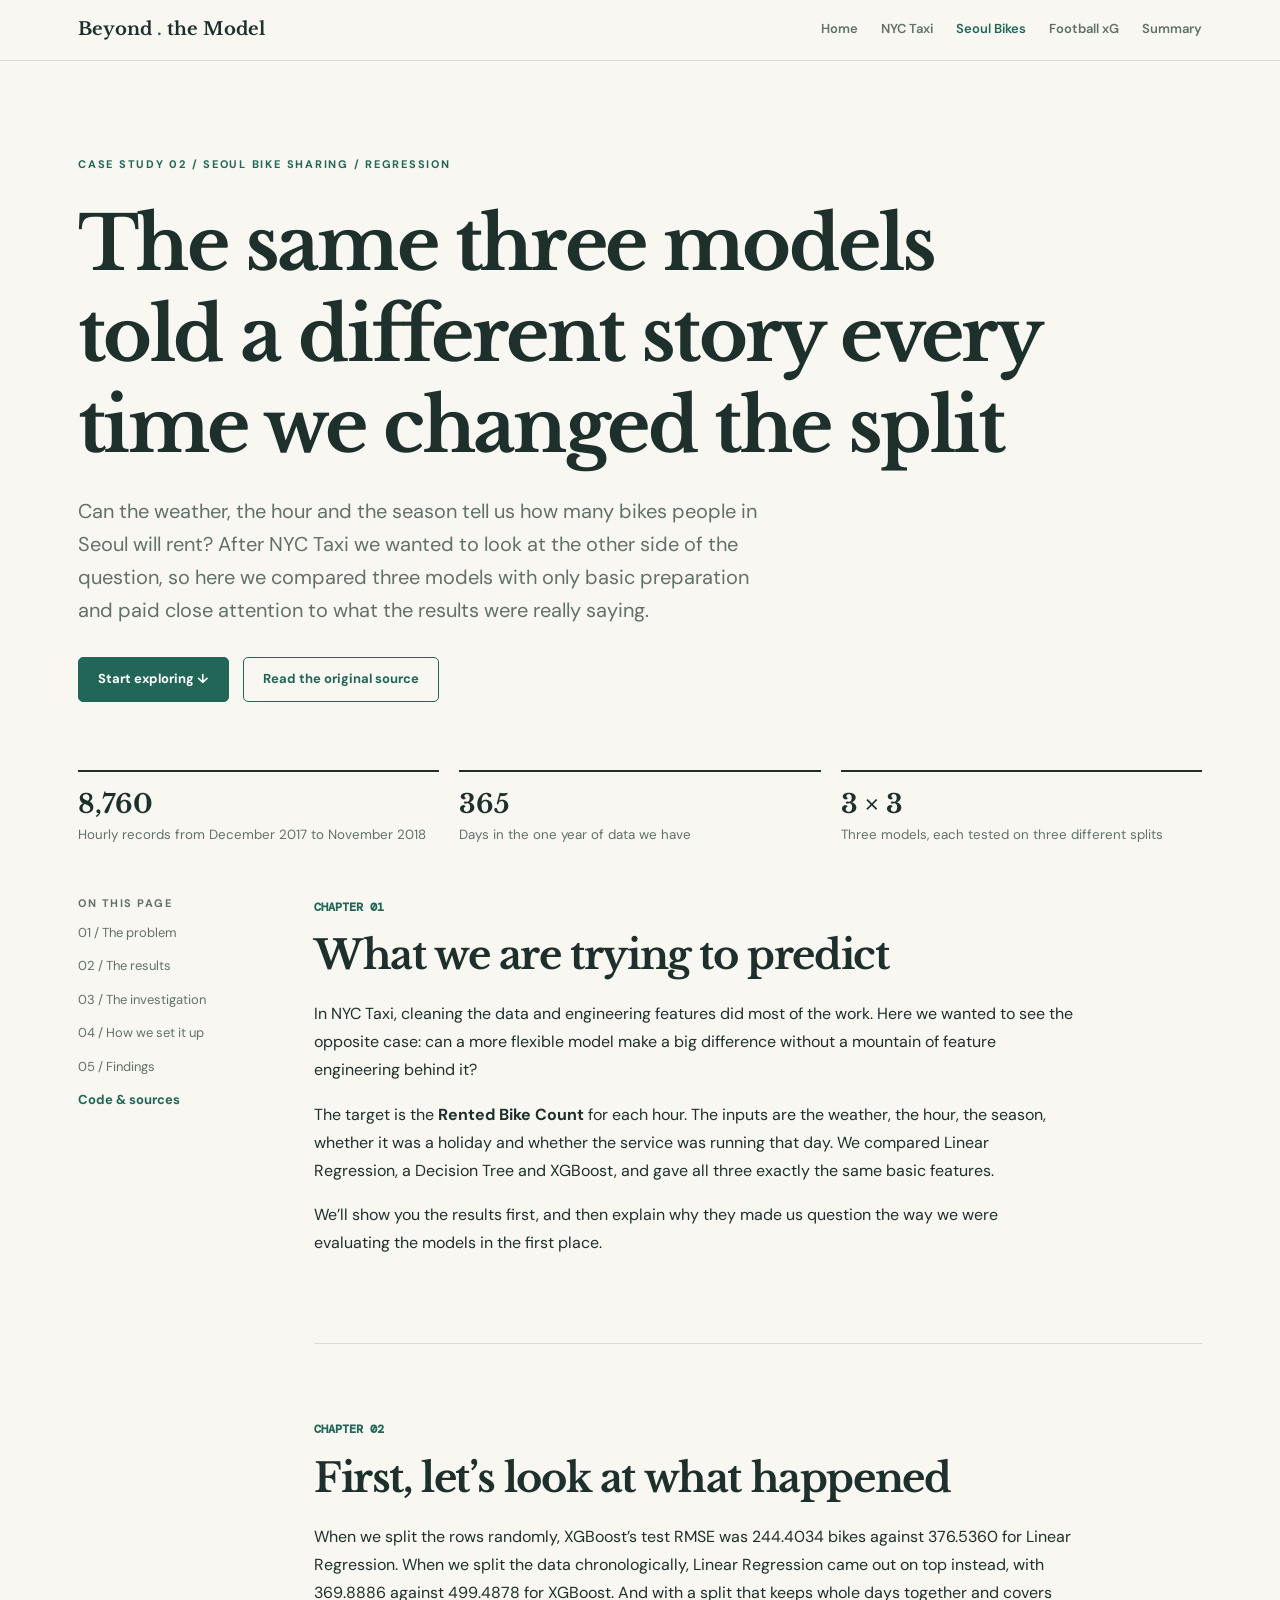
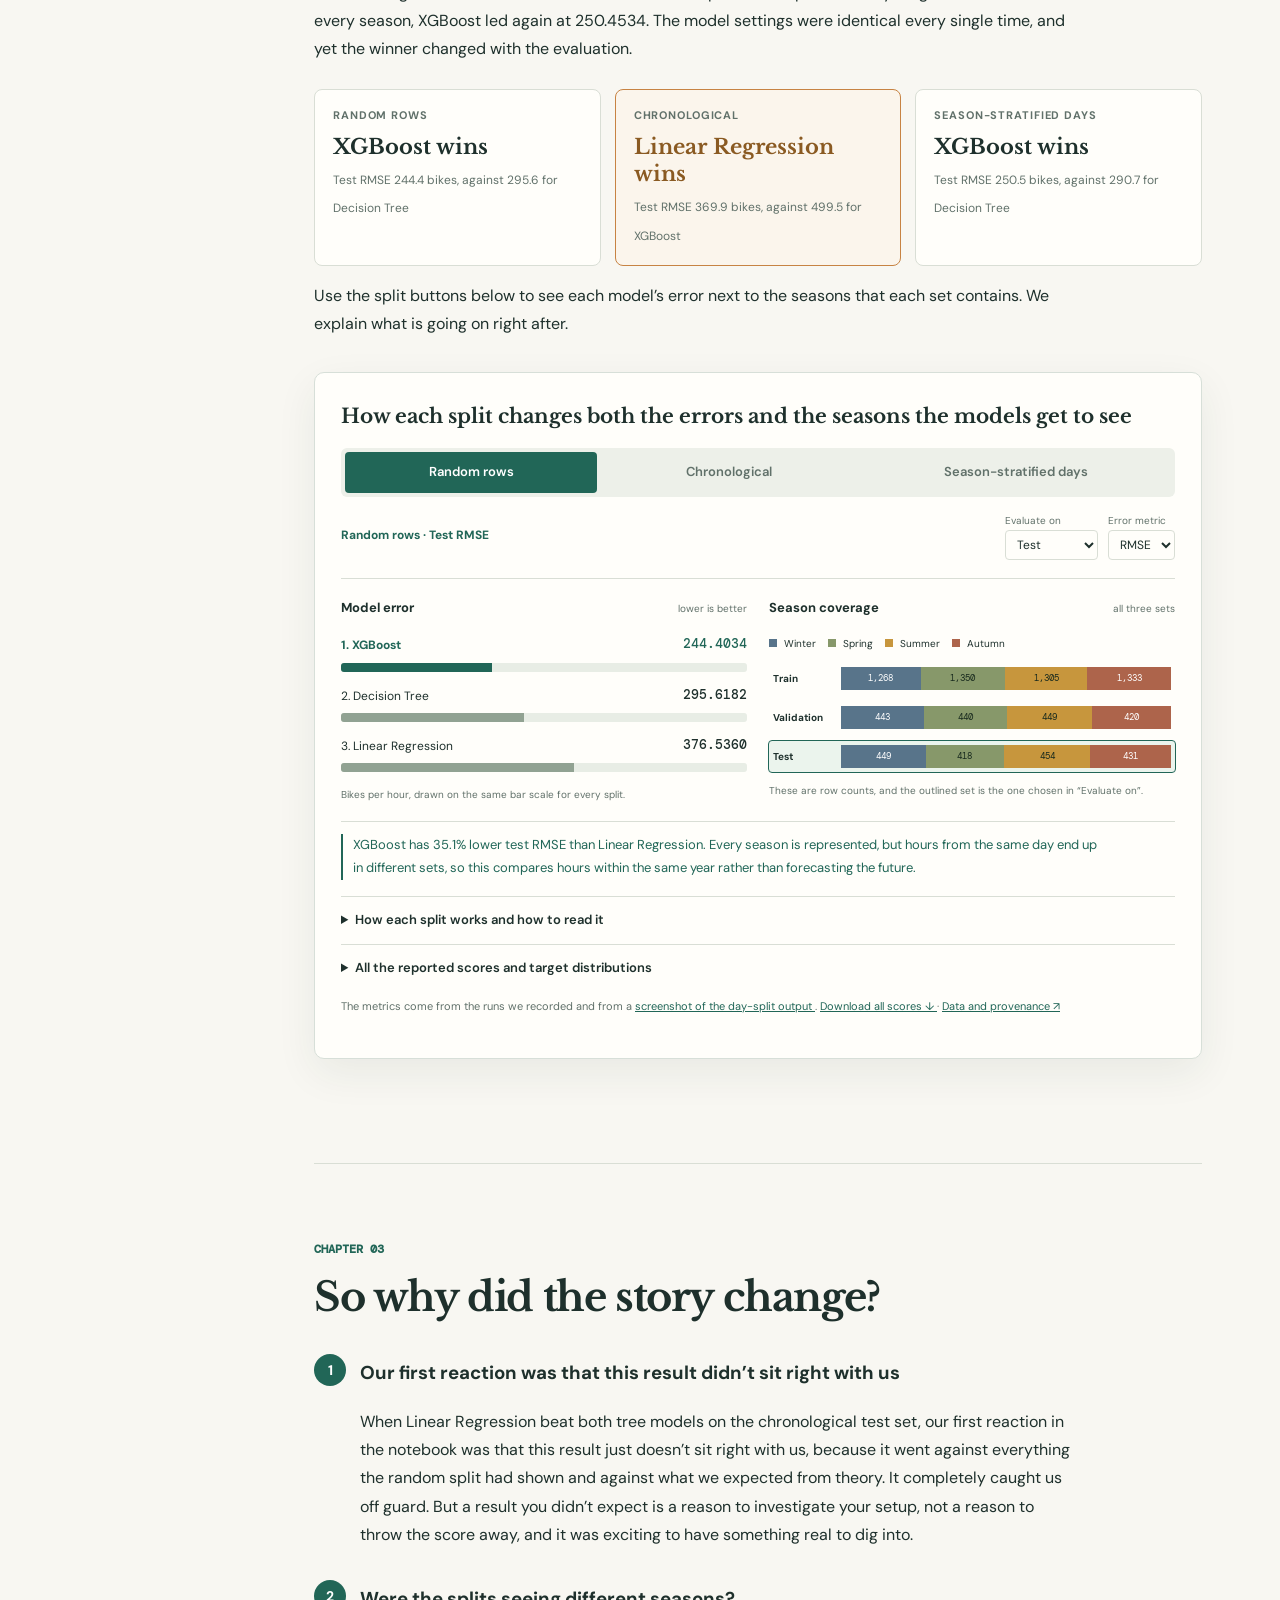
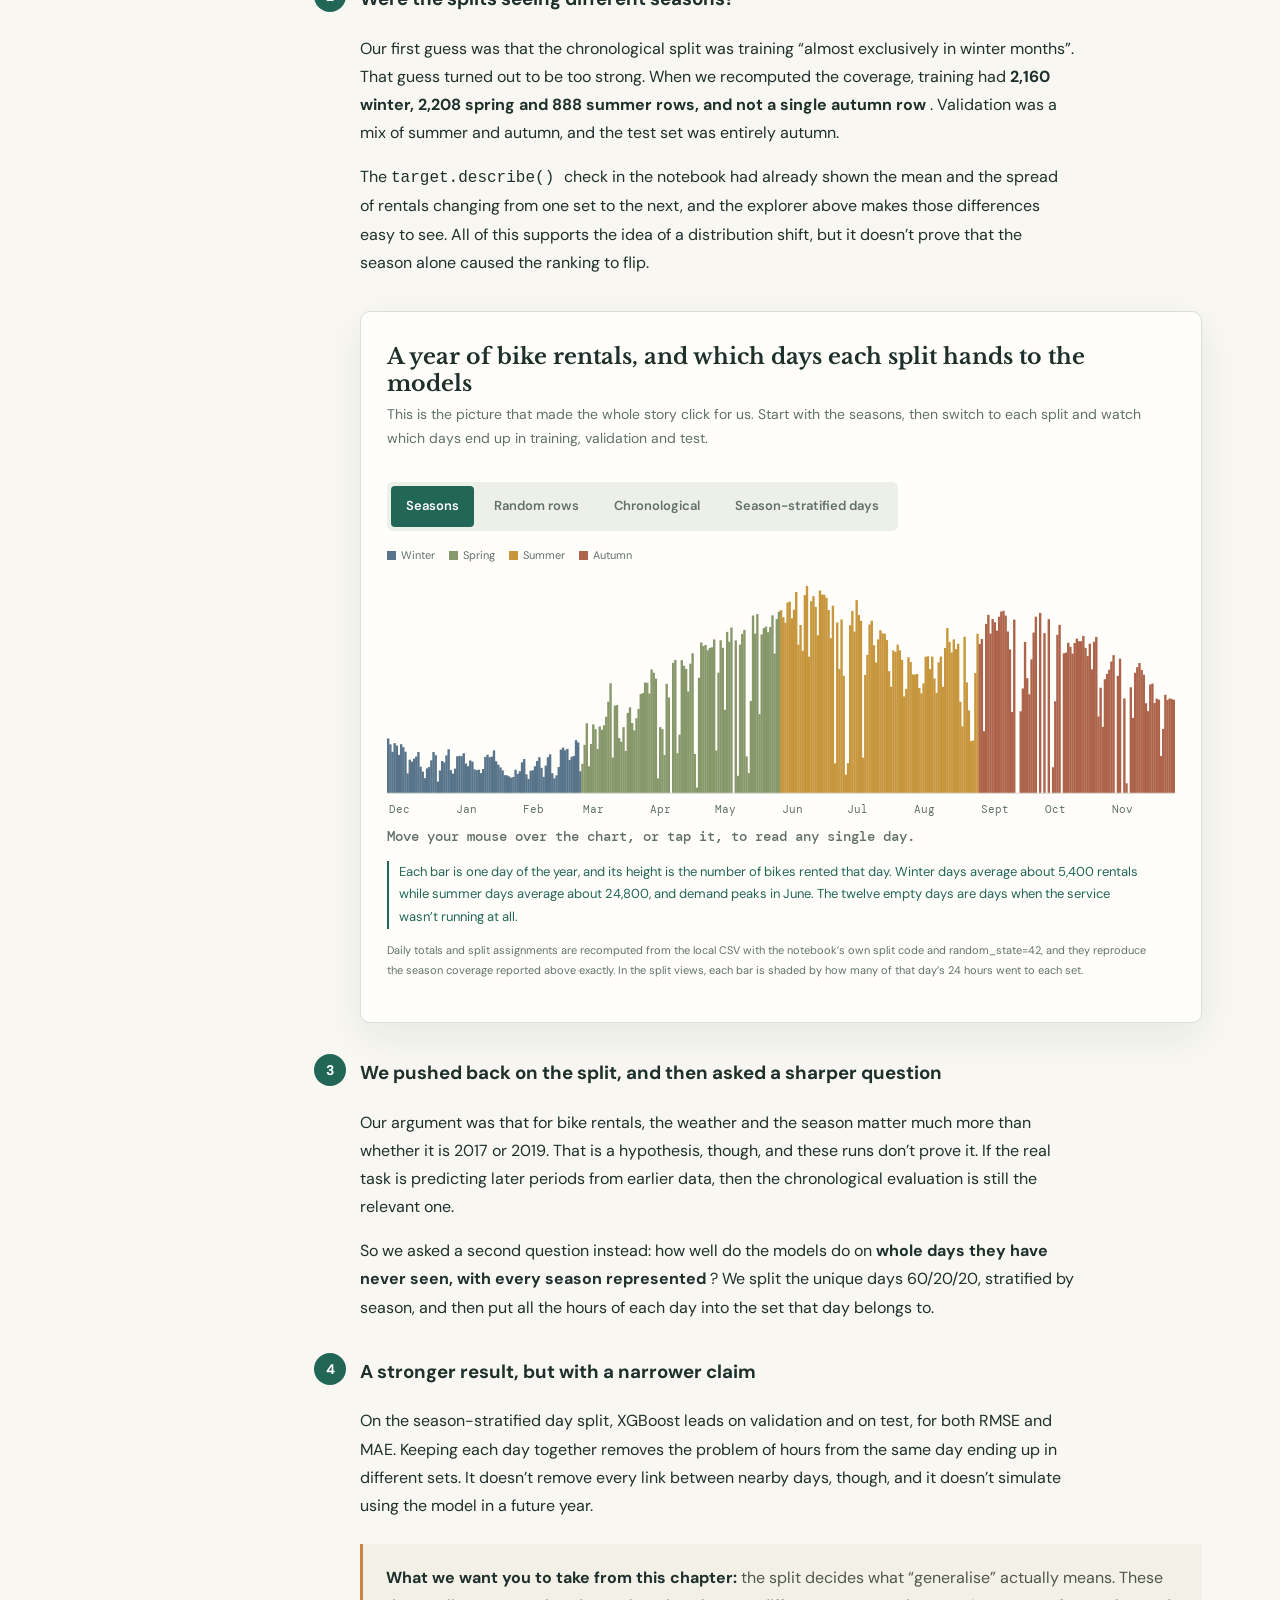
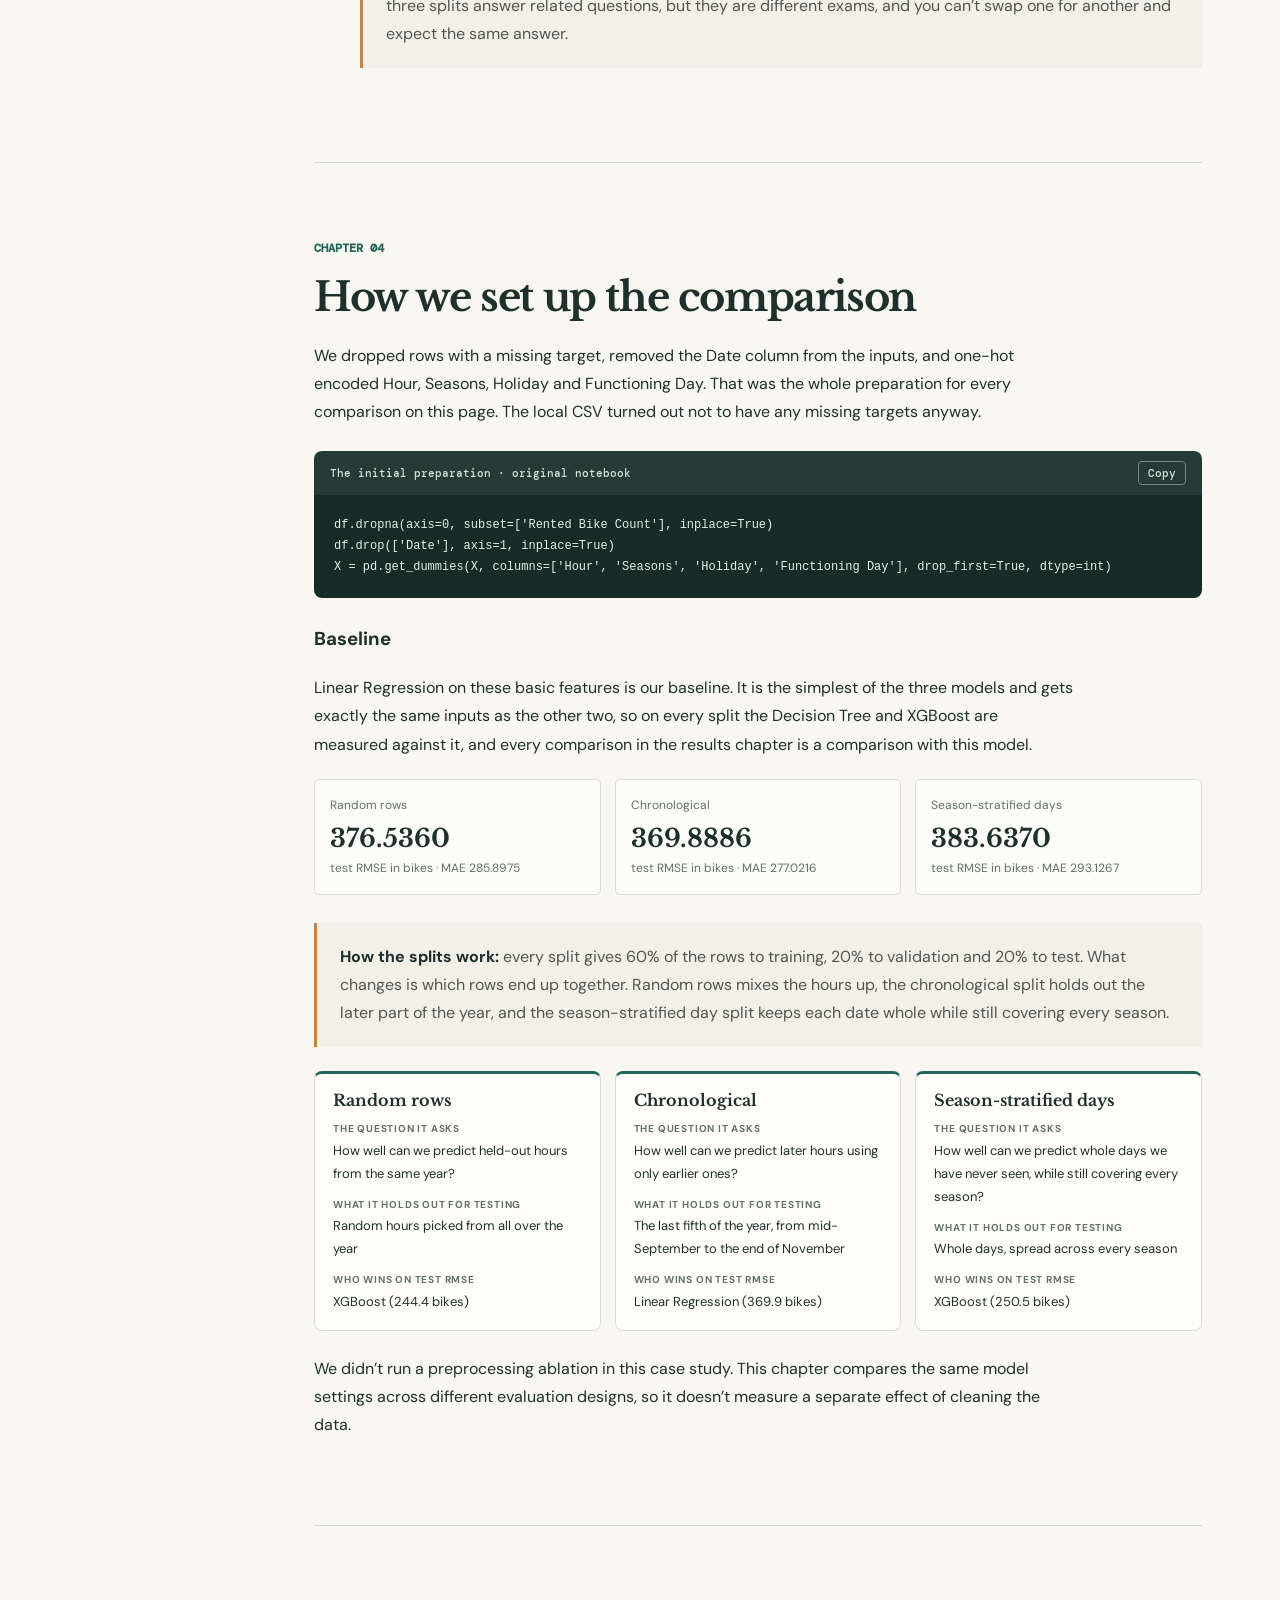
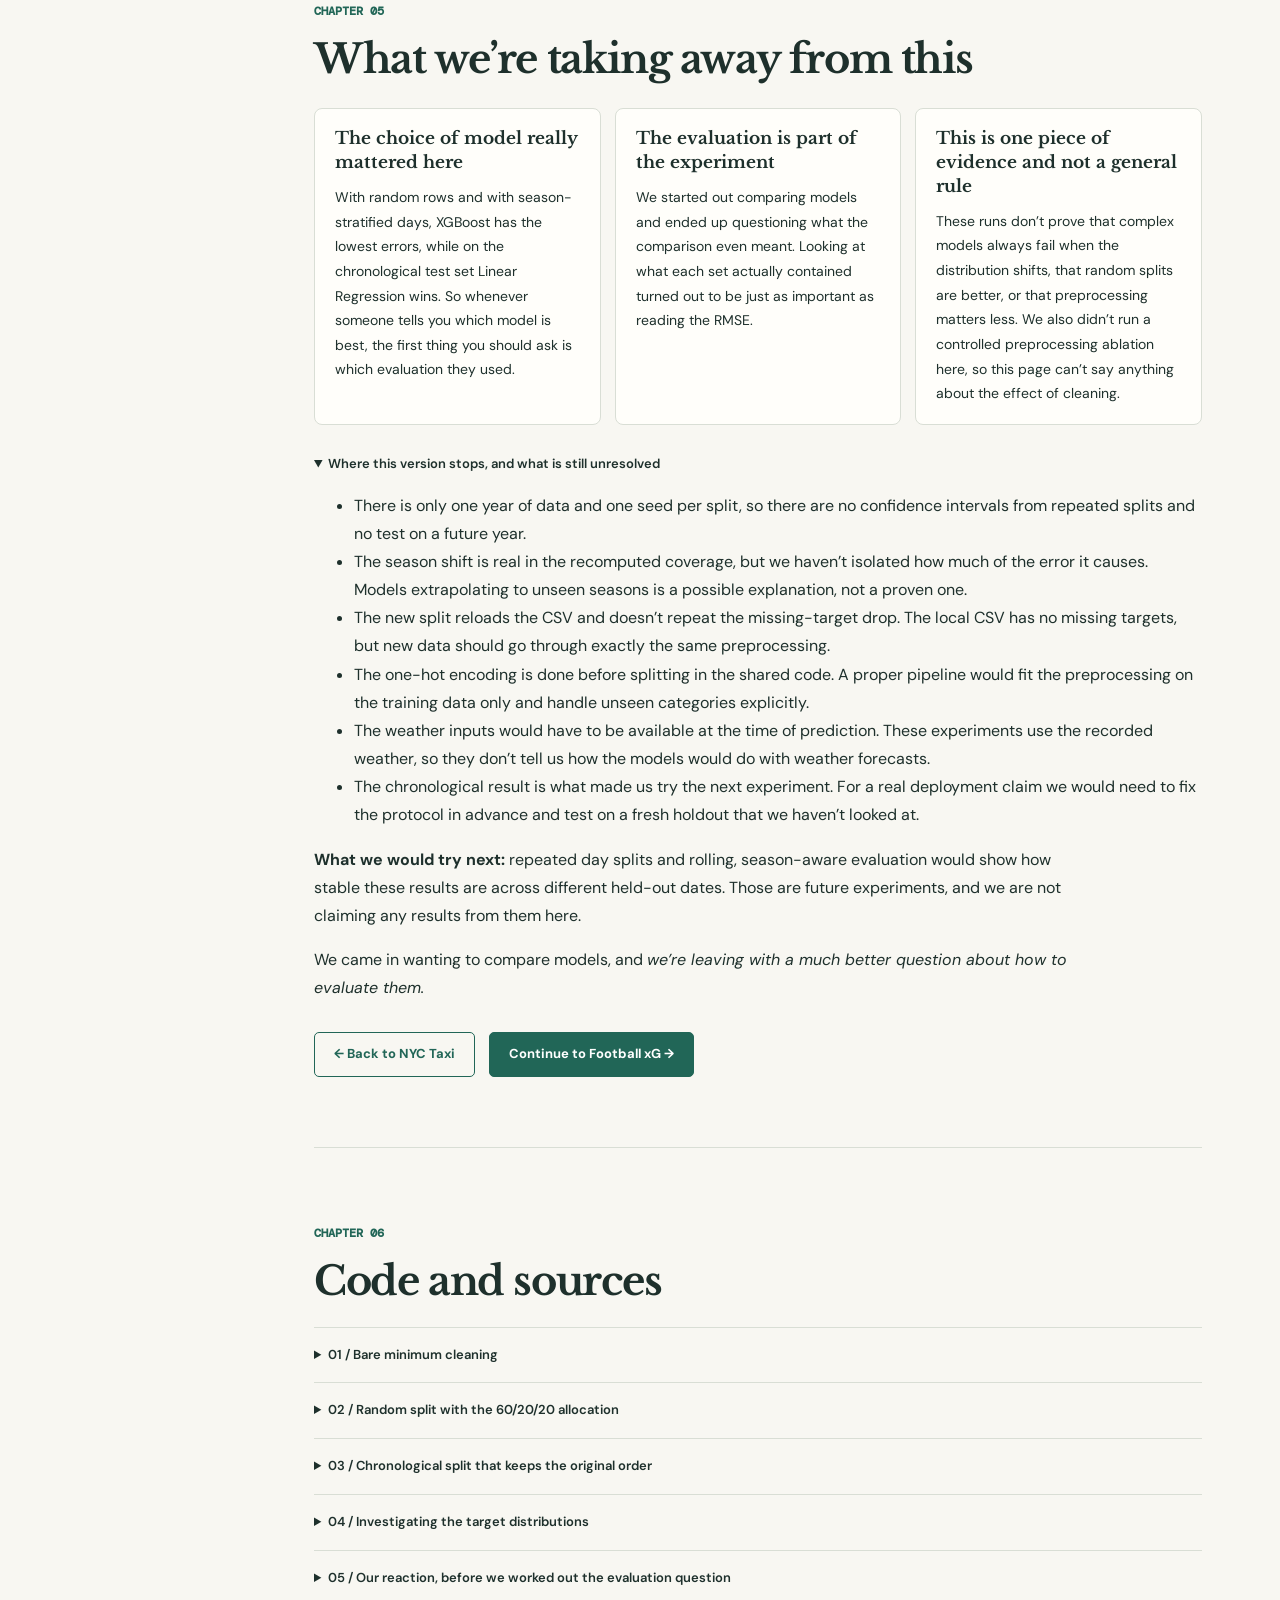
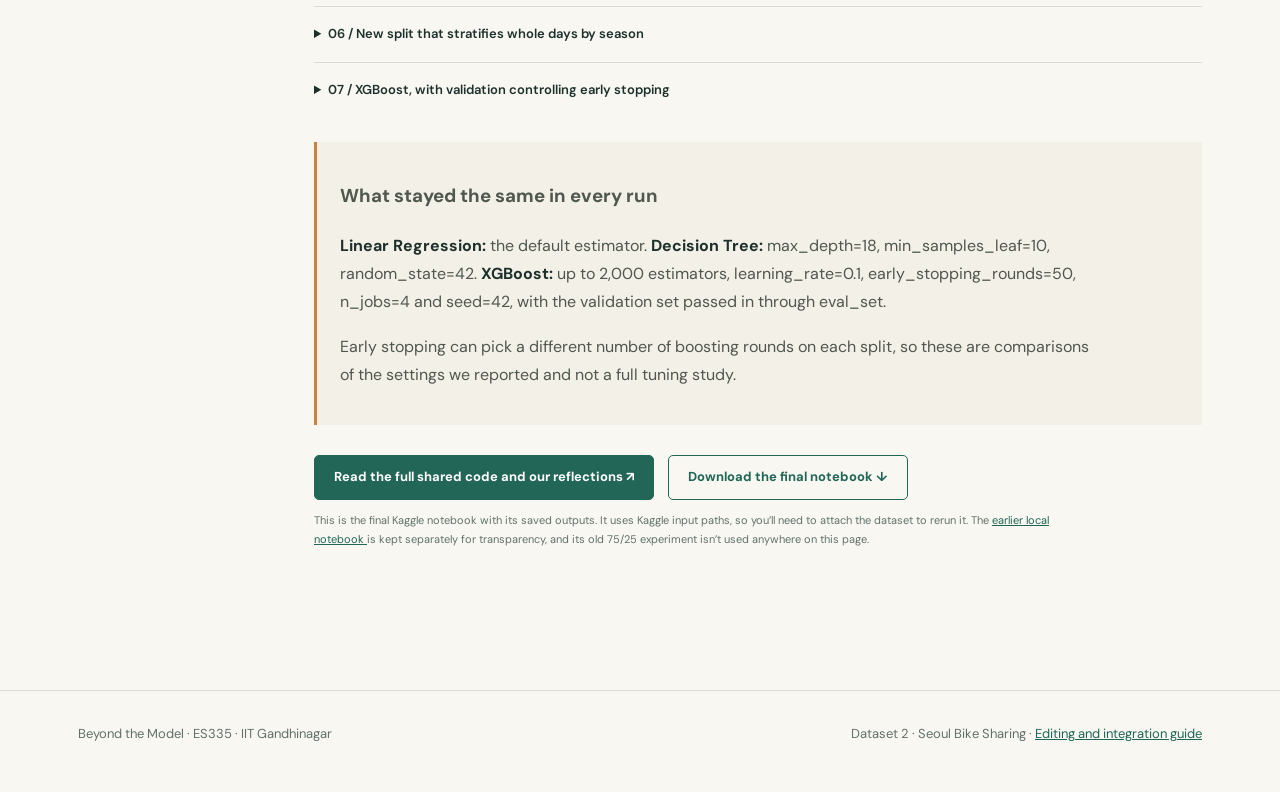
==== docs/datasets/dataset-2.html @ e811152f "Publish website V1 and final notebooks" ====
<!DOCTYPE html>
<html lang="en">
 <head>
  <meta charset="utf-8"/>
  <meta content="Three models, three ways of splitting the data, and a result that changed the question. A first-person Seoul Bike Sharing investigation for ES335." name="description"/>
  <meta content="width=device-width, initial-scale=1" name="viewport"/>
  <title>
   Seoul Bikes · How the split changed the winner | Beyond the Model
  </title>
  <link href="../css/style.css?v=20261116-home1" rel="stylesheet"/>
  <link href="../css/seoul.css?v=20261116-home1" rel="stylesheet"/>
  <script defer="" src="../js/seoul-data.js?v=20261116-home1">
  </script>
  <script defer="" src="../js/seoul.js?v=20261116-home1">
  </script>
  <script defer="" src="../js/seoul-days.js?v=20261116-home1">
  </script>
  <script defer="" src="../js/seoul-year.js?v=20261116-home1">
  </script>
  <script defer="" src="../js/common.js?v=20261116-home1">
  </script>
 </head>
 <body class="seoul">
  <a class="skip" href="#main">
   Skip to case study
  </a>
  <header class="site-header">
   <nav class="nav">
    <a class="logo" href="../index.html">
     Beyond
     <span class="logo-mark">
      .
     </span>
     the Model
    </a>
    <div class="nav-links">
     <a href="../index.html">
      Home
     </a>
     <a href="../datasets/nyc-taxi.html">
      NYC Taxi
     </a>
     <a aria-current="page" href="../datasets/dataset-2.html">
      Seoul Bikes
     </a>
     <a href="../datasets/dataset-3.html">
      Football xG
     </a>
     <a href="../index.html#summary">
      Summary
     </a>
    </div>
   </nav>
  </header>
  <main id="main">
   <section class="wrap hero" style="padding-bottom: 40px">
    <span class="eyebrow">
     Case study 02 / Seoul Bike Sharing / Regression
    </span>
    <h1>
     The same three models told a different story every time we changed the split
    </h1>
    <p class="lead">
     Can the weather, the hour and the season tell us how many bikes people in Seoul will rent? After NYC Taxi we wanted to look at the other side of the question, so here we compared three models with only basic preparation and paid close attention to what the results were really saying.
    </p>
    <div class="hero-actions">
     <a class="btn" href="#problem">
      Start exploring ↓
     </a>
     <a class="btn ghost" href="../notebooks/seoul-source.md">
      Read the original source
     </a>
    </div>
   </section>
   <div class="wrap">
    <div class="statrow">
     <div class="stat">
      <strong>
       8,760
      </strong>
      <small>
       Hourly records from December 2017 to November 2018
      </small>
     </div>
     <div class="stat">
      <strong>
       365
      </strong>
      <small>
       Days in the one year of data we have
      </small>
     </div>
     <div class="stat">
      <strong>
       3 × 3
      </strong>
      <small>
       Three models, each tested on three different splits
      </small>
     </div>
    </div>
    <div class="report-layout">
     <aside aria-label="Page chapters" class="toc">
      <span>
       On this page
      </span>
      <a href="#problem">
       01 / The problem
      </a>
      <a href="#models">
       02 / The results
      </a>
      <a href="#investigation">
       03 / The investigation
      </a>
      <a href="#preparation">
       04 / How we set it up
      </a>
      <a href="#findings">
       05 / Findings
      </a>
      <a href="#code">
       Code &amp; sources
      </a>
     </aside>
     <div>
      <section class="chapter" id="problem">
       <span class="chapter-number">
        CHAPTER 01
       </span>
       <h2>
        What we are trying to predict
       </h2>
       <p>
        In NYC Taxi, cleaning the data and engineering features did most of the work. Here we wanted to see the opposite case: can a more flexible model make a big difference without a mountain of feature engineering behind it?
       </p>
       <p>
        The target is the
        <strong>
         Rented Bike Count
        </strong>
        for each hour. The inputs are the weather, the hour, the season, whether it was a holiday and whether the service was running that day. We compared Linear Regression, a Decision Tree and XGBoost, and gave all three exactly the same basic features.
       </p>
       <p>
        We’ll show you the results first, and then explain why they made us question the way we were evaluating the models in the first place.
       </p>
      </section>
      <section class="chapter" id="models">
       <span class="chapter-number">
        CHAPTER 02
       </span>
       <h2>
        First, let’s look at what happened
       </h2>
       <p>
        When we split the rows randomly, XGBoost’s test RMSE was 244.4034 bikes against 376.5360 for Linear Regression. When we split the data chronologically, Linear Regression came out on top instead, with 369.8886 against 499.4878 for XGBoost. And with a split that keeps whole days together and covers every season, XGBoost led again at 250.4534. The model settings were identical every single time, and yet the winner changed with the evaluation.
       </p>
       <div aria-label="Which model wins the test set on each split" class="winner-strip" id="winner-strip">
       </div>
       <p>
        Use the split buttons below to see each model’s error next to the seasons that each set contains. We explain what is going on right after.
       </p>
       <div class="lab split-lab" id="model-lab">
        <div class="lab-head">
         <div>
          <h3>
           How each split changes both the errors and the seasons the models get to see
          </h3>
         </div>
        </div>
        <div aria-label="Evaluation split" class="seg split-buttons" role="group">
         <button aria-pressed="true" class="active" data-split="random" type="button">
          Random rows
         </button>
         <button aria-pressed="false" data-split="chronological" type="button">
          Chronological
         </button>
         <button aria-pressed="false" data-split="day" type="button">
          Season-stratified days
         </button>
        </div>
        <div class="lab-controls">
         <p class="split-context" id="active-split">
          Random rows · Test RMSE
         </p>
         <div class="selects">
          <label>
           Evaluate on
           <select id="evaluation">
            <option value="test">
             Test
            </option>
            <option value="validation">
             Validation
            </option>
           </select>
          </label>
          <label>
           Error metric
           <select id="metric">
            <option value="rmse">
             RMSE
            </option>
            <option value="mae">
             MAE
            </option>
           </select>
          </label>
         </div>
        </div>
        <div aria-label="Linked model metrics and season coverage" class="comparison-grid">
         <div class="comparison-panel leaderboard">
          <h4>
           Model error
           <span>
            lower is better
           </span>
          </h4>
          <div aria-label="Model error comparison" id="bars">
          </div>
          <p class="mini">
           Bikes per hour, drawn on the same bar scale for every split.
          </p>
         </div>
         <div class="comparison-panel coverage-panel">
          <h4>
           Season coverage
           <span>
            all three sets
           </span>
          </h4>
          <div class="legend">
           <span class="winter">
            Winter
           </span>
           <span class="spring">
            Spring
           </span>
           <span class="summer">
            Summer
           </span>
           <span class="autumn">
            Autumn
           </span>
          </div>
          <div id="coverage">
          </div>
          <p class="mini">
           These are row counts, and the outlined set is the one chosen in “Evaluate on”.
          </p>
         </div>
        </div>
        <p aria-live="polite" class="comparison-summary" id="comparison-summary" role="status">
         XGBoost has 35.1% lower test RMSE than Linear Regression. Every season is represented, but hours from the same day end up in different sets, so this compares hours within the same year rather than forecasting the future.
        </p>
        <details class="lab-details">
         <summary>
          How each split works and how to read it
         </summary>
         <h4 id="split-question">
         </h4>
         <p id="split-method">
         </p>
         <p id="split-caveat">
         </p>
         <p id="split-finding">
         </p>
        </details>
        <details class="lab-details">
         <summary>
          All the reported scores and target distributions
         </summary>
         <div class="table-scroll">
          <table>
           <caption id="scores-caption">
            All reported scores for this split
           </caption>
           <thead>
            <tr>
             <th scope="col">
              Model
             </th>
             <th scope="col">
              Val RMSE
             </th>
             <th scope="col">
              Val MAE
             </th>
             <th scope="col">
              Test RMSE
             </th>
             <th scope="col">
              Test MAE
             </th>
            </tr>
           </thead>
           <tbody id="scores">
           </tbody>
          </table>
         </div>
         <div class="table-scroll">
          <table>
           <caption>
            Recomputed target distribution, in rented bikes per hour
           </caption>
           <thead>
            <tr>
             <th scope="col">
              Set
             </th>
             <th scope="col">
              Rows
             </th>
             <th scope="col">
              Distinct days
             </th>
             <th scope="col">
              Mean
             </th>
             <th scope="col">
              Std. dev.
             </th>
            </tr>
           </thead>
           <tbody id="distribution">
           </tbody>
          </table>
         </div>
         <p class="mini">
          The season coverage and target summaries are recomputed from the local CSV using the same split code. With random rows the same day can appear in several sets, so the day counts overlap, while the day split has no overlap at all. RMSE gives large errors more weight, and MAE is simply the average size of the error.
         </p>
        </details>
        <p class="source-line">
         The metrics come from the runs we recorded and from a
         <a href="../data/seoul-day-results.png">
          screenshot of the day-split output
         </a>
         .
         <a download="" href="../data/seoul-metrics.csv">
          Download all scores ↓
         </a>
         ·
         <a href="../data/seoul-results.json">
          Data and provenance ↗
         </a>
        </p>
        <noscript>
         <h3>
          Random rows
         </h3>
         <div class="table-scroll">
          <table>
           <thead>
            <tr>
             <th>
              Model
             </th>
             <th>
              Val RMSE
             </th>
             <th>
              Val MAE
             </th>
             <th>
              Test RMSE
             </th>
             <th>
              Test MAE
             </th>
            </tr>
           </thead>
           <tbody>
            <tr>
             <th scope="row">
              Linear Regression
             </th>
             <td>
              374.4176
             </td>
             <td>
              281.8237
             </td>
             <td>
              376.5360
             </td>
             <td>
              285.8975
             </td>
            </tr>
            <tr>
             <th scope="row">
              Decision Tree
             </th>
             <td>
              288.5615
             </td>
             <td>
              181.2777
             </td>
             <td>
              295.6182
             </td>
             <td>
              183.0501
             </td>
            </tr>
            <tr>
             <th scope="row">
              XGBoost
             </th>
             <td>
              232.9298
             </td>
             <td>
              149.5629
             </td>
             <td>
              244.4034
             </td>
             <td>
              155.7212
             </td>
            </tr>
           </tbody>
          </table>
         </div>
         <h3>
          Chronological
         </h3>
         <div class="table-scroll">
          <table>
           <thead>
            <tr>
             <th>
              Model
             </th>
             <th>
              Val RMSE
             </th>
             <th>
              Val MAE
             </th>
             <th>
              Test RMSE
             </th>
             <th>
              Test MAE
             </th>
            </tr>
           </thead>
           <tbody>
            <tr>
             <th scope="row">
              Linear Regression
             </th>
             <td>
              607.0256
             </td>
             <td>
              513.4486
             </td>
             <td>
              369.8886
             </td>
             <td>
              277.0216
             </td>
            </tr>
            <tr>
             <th scope="row">
              Decision Tree
             </th>
             <td>
              472.4594
             </td>
             <td>
              342.2714
             </td>
             <td>
              517.6507
             </td>
             <td>
              348.0296
             </td>
            </tr>
            <tr>
             <th scope="row">
              XGBoost
             </th>
             <td>
              483.4648
             </td>
             <td>
              395.9133
             </td>
             <td>
              499.4878
             </td>
             <td>
              377.6833
             </td>
            </tr>
           </tbody>
          </table>
         </div>
         <h3>
          Season-stratified days
         </h3>
         <div class="table-scroll">
          <table>
           <thead>
            <tr>
             <th>
              Model
             </th>
             <th>
              Val RMSE
             </th>
             <th>
              Val MAE
             </th>
             <th>
              Test RMSE
             </th>
             <th>
              Test MAE
             </th>
            </tr>
           </thead>
           <tbody>
            <tr>
             <th scope="row">
              Linear Regression
             </th>
             <td>
              362.9971
             </td>
             <td>
              269.6009
             </td>
             <td>
              383.6370
             </td>
             <td>
              293.1267
             </td>
            </tr>
            <tr>
             <th scope="row">
              Decision Tree
             </th>
             <td>
              311.2711
             </td>
             <td>
              203.6951
             </td>
             <td>
              290.6824
             </td>
             <td>
              186.1559
             </td>
            </tr>
            <tr>
             <th scope="row">
              XGBoost
             </th>
             <td>
              258.5067
             </td>
             <td>
              164.8088
             </td>
             <td>
              250.4534
             </td>
             <td>
              166.0807
             </td>
            </tr>
           </tbody>
          </table>
         </div>
        </noscript>
       </div>
      </section>
      <section class="chapter" id="investigation">
       <span class="chapter-number">
        CHAPTER 03
       </span>
       <h2>
        So why did the story change?
       </h2>
       <h3 class="step">
        Our first reaction was that this result didn’t sit right with us
       </h3>
       <p>
        When Linear Regression beat both tree models on the chronological test set, our first reaction in the notebook was that this result just doesn’t sit right with us, because it went against everything the random split had shown and against what we expected from theory. It completely caught us off guard. But a result you didn’t expect is a reason to investigate your setup, not a reason to throw the score away, and it was exciting to have something real to dig into.
       </p>
       <h3 class="step">
        Were the splits seeing different seasons?
       </h3>
       <p>
        Our first guess was that the chronological split was training “almost exclusively in winter months”. That guess turned out to be too strong. When we recomputed the coverage, training had
        <strong>
         2,160 winter, 2,208 spring and 888 summer rows, and not a single autumn row
        </strong>
        . Validation was a mix of summer and autumn, and the test set was entirely autumn.
       </p>
       <p>
        The
        <code>
         target.describe()
        </code>
        check in the notebook had already shown the mean and the spread of rentals changing from one set to the next, and the explorer above makes those differences easy to see. All of this supports the idea of a distribution shift, but it doesn’t prove that the season alone caused the ranking to flip.
       </p>
       <div class="lab" id="year-lab">
        <div class="lab-head">
         <div>
          <h3>
           A year of bike rentals, and which days each split hands to the models
          </h3>
          <p>
           This is the picture that made the whole story click for us. Start with the seasons, then switch to each split and watch which days end up in training, validation and test.
          </p>
         </div>
        </div>
        <div aria-label="What to colour the days by" class="seg" role="group">
         <button aria-pressed="true" class="active" data-year="seasons" type="button">
          Seasons
         </button>
         <button aria-pressed="false" data-year="random" type="button">
          Random rows
         </button>
         <button aria-pressed="false" data-year="chronological" type="button">
          Chronological
         </button>
         <button aria-pressed="false" data-year="day" type="button">
          Season-stratified days
         </button>
        </div>
        <div class="year-key" id="year-key">
        </div>
        <div id="year-chart">
        </div>
        <p aria-live="polite" class="year-readout" id="year-readout">
        </p>
        <p aria-live="polite" class="year-summary" id="year-summary" role="status">
        </p>
        <p class="source-line">
         Daily totals and split assignments are recomputed from the local CSV with the notebook’s own split code and random_state=42, and they reproduce the season coverage reported above exactly. In the split views, each bar is shaded by how many of that day’s 24 hours went to each set.
        </p>
       </div>
       <h3 class="step">
        We pushed back on the split, and then asked a sharper question
       </h3>
       <p>
        Our argument was that for bike rentals, the weather and the season matter much more than whether it is 2017 or 2019. That is a hypothesis, though, and these runs don’t prove it. If the real task is predicting later periods from earlier data, then the chronological evaluation is still the relevant one.
       </p>
       <p>
        So we asked a second question instead: how well do the models do on
        <strong>
         whole days they have never seen, with every season represented
        </strong>
        ? We split the unique days 60/20/20, stratified by season, and then put all the hours of each day into the set that day belongs to.
       </p>
       <h3 class="step">
        A stronger result, but with a narrower claim
       </h3>
       <p>
        On the season-stratified day split, XGBoost leads on validation and on test, for both RMSE and MAE. Keeping each day together removes the problem of hours from the same day ending up in different sets. It doesn’t remove every link between nearby days, though, and it doesn’t simulate using the model in a future year.
       </p>
       <div class="note">
        <strong>
         What we want you to take from this chapter:
        </strong>
        the split decides what “generalise” actually means. These three splits answer related questions, but they are different exams, and you can’t swap one for another and expect the same answer.
       </div>
      </section>
      <section class="chapter" id="preparation">
       <span class="chapter-number">
        CHAPTER 04
       </span>
       <h2>
        How we set up the comparison
       </h2>
       <p>
        We dropped rows with a missing target, removed the Date column from the inputs, and one-hot encoded Hour, Seasons, Holiday and Functioning Day. That was the whole preparation for every comparison on this page. The local CSV turned out not to have any missing targets anyway.
       </p>
       <div class="code-block">
        <div class="code-top">
         <span>
          The initial preparation · original notebook
         </span>
         <button aria-label="Copy preparation code" class="copy" data-copy="" type="button">
          Copy
         </button>
        </div>
        <pre class="code"><code>df.dropna(axis=0, subset=['Rented Bike Count'], inplace=True)
df.drop(['Date'], axis=1, inplace=True)
X = pd.get_dummies(X, columns=['Hour', 'Seasons', 'Holiday', 'Functioning Day'], drop_first=True, dtype=int)</code></pre>
       </div>
       <h3>
        Baseline
       </h3>
       <p>
        Linear Regression on these basic features is our baseline. It is the simplest of the three models and gets exactly the same inputs as the other two, so on every split the Decision Tree and XGBoost are measured against it, and every comparison in the results chapter is a comparison with this model.
       </p>
       <div class="baseline-grid">
        <div class="metric">
         <small>
          Random rows
         </small>
         <strong>
          376.5360
         </strong>
         <em>
          test RMSE in bikes · MAE 285.8975
         </em>
        </div>
        <div class="metric">
         <small>
          Chronological
         </small>
         <strong>
          369.8886
         </strong>
         <em>
          test RMSE in bikes · MAE 277.0216
         </em>
        </div>
        <div class="metric">
         <small>
          Season-stratified days
         </small>
         <strong>
          383.6370
         </strong>
         <em>
          test RMSE in bikes · MAE 293.1267
         </em>
        </div>
       </div>
       <div class="note">
        <strong>
         How the splits work:
        </strong>
        every split gives 60% of the rows to training, 20% to validation and 20% to test. What changes is which rows end up together. Random rows mixes the hours up, the chronological split holds out the later part of the year, and the season-stratified day split keeps each date whole while still covering every season.
       </div>
       <div aria-label="The three splits compared" class="exams" id="exams">
       </div>
       <p>
        We didn’t run a preprocessing ablation in this case study. This chapter compares the same model settings across different evaluation designs, so it doesn’t measure a separate effect of cleaning the data.
       </p>
      </section>
      <section class="chapter" id="findings">
       <span class="chapter-number">
        CHAPTER 05
       </span>
       <h2>
        What we’re taking away from this
       </h2>
       <div class="takeaways">
        <div class="takeaway">
         <h3>
          The choice of model really mattered here
         </h3>
         <p>
          With random rows and with season-stratified days, XGBoost has the lowest errors, while on the chronological test set Linear Regression wins. So whenever someone tells you which model is best, the first thing you should ask is which evaluation they used.
         </p>
        </div>
        <div class="takeaway">
         <h3>
          The evaluation is part of the experiment
         </h3>
         <p>
          We started out comparing models and ended up questioning what the comparison even meant. Looking at what each set actually contained turned out to be just as important as reading the RMSE.
         </p>
        </div>
        <div class="takeaway">
         <h3>
          This is one piece of evidence and not a general rule
         </h3>
         <p>
          These runs don’t prove that complex models always fail when the distribution shifts, that random splits are better, or that preprocessing matters less. We also didn’t run a controlled preprocessing ablation here, so this page can’t say anything about the effect of cleaning.
         </p>
        </div>
       </div>
       <details class="limitations" open="">
        <summary>
         Where this version stops, and what is still unresolved
        </summary>
        <ul>
         <li>
          There is only one year of data and one seed per split, so there are no confidence intervals from repeated splits and no test on a future year.
         </li>
         <li>
          The season shift is real in the recomputed coverage, but we haven’t isolated how much of the error it causes. Models extrapolating to unseen seasons is a possible explanation, not a proven one.
         </li>
         <li>
          The new split reloads the CSV and doesn’t repeat the missing-target drop. The local CSV has no missing targets, but new data should go through exactly the same preprocessing.
         </li>
         <li>
          The one-hot encoding is done before splitting in the shared code. A proper pipeline would fit the preprocessing on the training data only and handle unseen categories explicitly.
         </li>
         <li>
          The weather inputs would have to be available at the time of prediction. These experiments use the recorded weather, so they don’t tell us how the models would do with weather forecasts.
         </li>
         <li>
          The chronological result is what made us try the next experiment. For a real deployment claim we would need to fix the protocol in advance and test on a fresh holdout that we haven’t looked at.
         </li>
        </ul>
        <p>
         <strong>
          What we would try next:
         </strong>
         repeated day splits and rolling, season-aware evaluation would show how stable these results are across different held-out dates. Those are future experiments, and we are not claiming any results from them here.
        </p>
       </details>
       <p>
        We came in wanting to compare models, and
        <em>
         we’re leaving with a much better question about how to evaluate them.
        </em>
       </p>
       <div class="hero-actions">
        <a class="btn ghost" href="nyc-taxi.html">
         ← Back to NYC Taxi
        </a>
        <a class="btn" href="dataset-3.html">
         Continue to Football xG →
        </a>
       </div>
      </section>
      <section class="chapter" id="code">
       <span class="chapter-number">
        CHAPTER 06
       </span>
       <h2>
        Code and sources
       </h2>
       <div id="code-excerpts">
       </div>
       <div class="note">
        <h3>
         What stayed the same in every run
        </h3>
        <p>
         <strong>
          Linear Regression:
         </strong>
         the default estimator.
         <strong>
          Decision Tree:
         </strong>
         max_depth=18, min_samples_leaf=10, random_state=42.
         <strong>
          XGBoost:
         </strong>
         up to 2,000 estimators, learning_rate=0.1, early_stopping_rounds=50, n_jobs=4 and seed=42, with the validation set passed in through eval_set.
        </p>
        <p>
         Early stopping can pick a different number of boosting rounds on each split, so these are comparisons of the settings we reported and not a full tuning study.
        </p>
       </div>
       <div class="hero-actions">
        <a class="btn" href="../notebooks/seoul-source.md">
         Read the full shared code and our reflections ↗
        </a>
        <a class="btn ghost" download="" href="../notebooks/seoul-bike-sharing.ipynb">
         Download the final notebook ↓
        </a>
       </div>
       <p class="source-line">
        This is the final Kaggle notebook with its saved outputs. It uses Kaggle input paths, so you’ll need to attach the dataset to rerun it. The
        <a href="../notebooks/seoul-early-draft.ipynb">
         earlier local notebook
        </a>
        is kept separately for transparency, and its old 75/25 experiment isn’t used anywhere on this page.
       </p>
      </section>
     </div>
    </div>
   </div>
  </main>
  <footer class="footer">
   <div class="wrap footer-inner">
    <span>
     Beyond the Model · ES335 · IIT Gandhinagar
    </span>
    <span>
     Dataset 2 · Seoul Bike Sharing ·
     <a href="../README-SEOUL.md">
      Editing and integration guide
     </a>
    </span>
   </div>
  </footer>
 </body>
</html>
---- docs/css/style.css ----
@import url("https://fonts.googleapis.com/css2?family=DM+Sans:wght@400;500;600;700&family=DM+Mono:wght@400;500&family=Libre+Baskerville:wght@400;700&display=swap");
:root {
  --paper: #f8f7f2;
  --white: #fffefa;
  --ink: #1e302c;
  --muted: #61716a;
  --line: #d9ded5;
  --forest: #216657;
  --accent: #c78343;
  --highlight: #ebf4ed;
  --rose: #a95e4f;
  --shadow: 0 14px 42px rgba(24, 50, 41, 0.07);
}
* {
  box-sizing: border-box;
}
html {
  scroll-behavior: smooth;
}
body {
  margin: 0;
  background: var(--paper);
  color: var(--ink);
  font:
    16px/1.76 "DM Sans",
    sans-serif;
}
a {
  color: var(--forest);
}
a:hover {
  text-decoration-thickness: 2px;
}
strong {
  font-weight: 700;
}
button,
select {
  font: inherit;
}
button {
  cursor: pointer;
}
button:focus-visible,
a:focus-visible,
select:focus-visible {
  outline: 3px solid var(--accent);
  outline-offset: 3px;
}
.site-header {
  position: sticky;
  top: 0;
  background: rgba(248, 247, 242, 0.97);
  backdrop-filter: blur(16px);
  border-bottom: 1px solid var(--line);
  z-index: 10;
}
.nav {
  max-width: 1180px;
  margin: auto;
  padding: 14px 28px;
  display: flex;
  gap: 24px;
  justify-content: space-between;
  align-items: center;
}
.logo {
  color: var(--ink);
  text-decoration: none;
  font-family: "Libre Baskerville", Georgia, serif;
  font-weight: 700;
  font-size: 18px;
}
.logo-mark {
  color: var(--forest);
}
.nav-links {
  display: flex;
  gap: 23px;
  flex-wrap: wrap;
}
.nav-links a {
  text-decoration: none;
  color: var(--muted);
  font-size: 13px;
  font-weight: 600;
}
.nav-links a[aria-current="page"],
.nav-links a:hover {
  color: var(--forest);
}
.wrap {
  max-width: 1180px;
  margin: auto;
  padding: 0 28px;
}
.hero {
  padding: 88px 0 70px;
}
.eyebrow {
  letter-spacing: 0.16em;
  text-transform: uppercase;
  font-size: 11px;
  color: var(--forest);
  font-weight: 700;
}
.hero h1,
.chapter h2,
.page-title {
  font-family: "Libre Baskerville", Georgia, serif;
  line-height: 1.23;
  letter-spacing: -0.035em;
}
.hero h1 {
  font-size: clamp(38px, 5.8vw, 78px);
  max-width: 990px;
  margin: 22px 0;
}
.hero .lead {
  max-width: 710px;
  font-size: 20px;
  color: var(--muted);
  line-height: 1.65;
}
.hero-actions {
  margin-top: 30px;
  display: flex;
  gap: 14px;
  flex-wrap: wrap;
}
.btn {
  display: inline-block;
  border: 1px solid var(--forest);
  padding: 10px 19px;
  border-radius: 5px;
  background: var(--forest);
  color: #fff;
  text-decoration: none;
  font-weight: 700;
  font-size: 13px;
}
.btn.ghost {
  background: transparent;
  color: var(--forest);
}
.divider {
  height: 1px;
  background: var(--line);
  margin: 26px 0;
}
.statrow {
  display: grid;
  grid-template-columns: repeat(3, 1fr);
  gap: 20px;
  padding: 28px 0;
}
.stat {
  border-top: 2px solid var(--ink);
  padding-top: 16px;
}
.stat strong {
  display: block;
  font:
    700 26px "Libre Baskerville",
    serif;
}
.stat small {
  color: var(--muted);
}
.section {
  padding: 54px 0;
}
.section h2 {
  font:
    700 clamp(28px, 3.3vw, 42px)/1.3 "Libre Baskerville",
    serif;
  letter-spacing: -0.025em;
}
.lede {
  max-width: 750px;
  color: var(--muted);
  font-size: 18px;
}
.cards {
  display: grid;
  grid-template-columns: repeat(3, 1fr);
  gap: 18px;
  margin: 30px 0;
}
.card {
  background: var(--white);
  border: 1px solid var(--line);
  border-radius: 8px;
  padding: 27px;
  min-height: 245px;
  text-decoration: none;
  color: var(--ink);
  transition:
    transform 0.15s,
    border-color 0.15s;
}
.card:hover {
  transform: translateY(-3px);
  border-color: var(--forest);
}
.card .number {
  color: var(--forest);
  font:
    500 12px "DM Mono",
    monospace;
}
.card h3 {
  font:
    700 23px/1.4 "Libre Baskerville",
    serif;
  margin: 19px 0 10px;
}
.card p {
  color: var(--muted);
  font-size: 14px;
}
.tag {
  font:
    700 10px "DM Sans",
    sans-serif;
  letter-spacing: 0.07em;
  text-transform: uppercase;
  background: var(--highlight);
  color: var(--forest);
  border-radius: 999px;
  padding: 6px 10px;
  white-space: nowrap;
}
.tag.pending {
  background: #f1ebe1;
  color: #8a6a41;
}
.note {
  border-left: 3px solid var(--accent);
  background: #f3f0e8;
  padding: 20px 23px;
  margin: 24px 0;
  color: #4f574e;
}
.note strong {
  color: var(--ink);
}
.report-layout {
  display: grid;
  grid-template-columns: 180px minmax(0, 1fr);
  gap: 56px;
}
.toc {
  position: sticky;
  top: calc(var(--header-height, 72px) + 20px);
  align-self: start;
  padding-top: 12px;
}
.toc span {
  font-size: 11px;
  letter-spacing: 0.14em;
  text-transform: uppercase;
  color: var(--muted);
  font-weight: 700;
}
.toc a {
  display: block;
  color: var(--muted);
  text-decoration: none;
  font-size: 13px;
  padding: 7px 0;
  line-height: 1.5;
}
.toc a:hover {
  color: var(--forest);
}
.chapter {
  border-top: 1px solid var(--line);
  padding: 70px 0;
  scroll-margin-top: calc(var(--header-height, 72px) + 20px);
}
.chapter:first-child {
  border-top: 0;
  padding-top: 16px;
}
.chapter h2 {
  font-size: clamp(29px, 3.2vw, 40px);
  margin: 11px 0 20px;
}
.chapter p {
  max-width: 760px;
}
.subhead {
  font:
    700 22px "Libre Baskerville",
    serif;
  margin: 32px 0 10px;
}
.lab {
  background: var(--white);
  border: 1px solid #d7dfd8;
  border-radius: 10px;
  padding: 26px;
  margin: 34px 0;
  box-shadow: var(--shadow);
}
.lab-head {
  display: flex;
  gap: 20px;
  justify-content: space-between;
  align-items: start;
}
.lab h3 {
  font:
    700 22px "Libre Baskerville",
    serif;
  margin: 5px 0;
}
.lab p {
  color: var(--muted);
  font-size: 14px;
  margin: 5px 0 16px;
}
.lab .eyebrow {
  color: var(--accent);
}
.seg {
  display: flex;
  gap: 5px;
  padding: 4px;
  background: #edf0e9;
  border-radius: 6px;
  width: fit-content;
  flex-wrap: wrap;
  margin: 15px 0;
}
.seg button {
  border: 0;
  background: transparent;
  border-radius: 4px;
  padding: 9px 15px;
  font-size: 13px;
  font-weight: 600;
  color: var(--muted);
}
.seg button.active {
  background: var(--forest);
  color: white;
}
.metric-grid {
  display: grid;
  grid-template-columns: repeat(2, 1fr);
  gap: 14px;
}
.metric {
  border: 1px solid var(--line);
  padding: 15px;
  border-radius: 5px;
  background: #fcfcf9;
}
.metric small {
  display: block;
  color: var(--muted);
  font-size: 12px;
}
.metric strong {
  font:
    700 25px "Libre Baskerville",
    serif;
  display: block;
  margin-top: 7px;
}
.metric em {
  font-style: normal;
  font-size: 12px;
  color: var(--muted);
}
.bar-track {
  height: 15px;
  border-radius: 3px;
  background: #e8ede5;
  overflow: hidden;
  margin: 12px 0 5px;
}
.bar-fill {
  height: 100%;
  background: var(--forest);
  width: 0;
  transition: width 0.35s;
}
.form-grid {
  display: grid;
  grid-template-columns: 1fr 1fr;
  gap: 18px;
}
.field label {
  display: block;
  font-size: 12px;
  font-weight: 700;
  color: var(--muted);
  margin-bottom: 8px;
}
.field select {
  width: 100%;
  padding: 10px;
  border: 1px solid var(--line);
  background: white;
  border-radius: 4px;
  color: var(--ink);
}
.warning {
  background: #fff4e9;
  border: 1px solid #e7c69f;
  padding: 15px 18px;
  border-radius: 5px;
  font-size: 13px;
  color: #705537;
  margin: 16px 0;
}
.table-wrap {
  overflow: auto;
}
.table {
  width: 100%;
  border-collapse: collapse;
  font-size: 14px;
}
.table th,
.table td {
  padding: 12px 14px;
  border-bottom: 1px solid var(--line);
  text-align: left;
}
.table th {
  color: var(--muted);
  font-size: 12px;
}
.table tr:last-child td {
  border: 0;
}
.code-top {
  display: flex;
  justify-content: space-between;
  align-items: center;
  padding: 10px 16px;
  background: #243b36;
  color: #d0e5db;
  font:
    500 11px "DM Mono",
    monospace;
  border-radius: 8px 8px 0 0;
}
.copy {
  background: transparent;
  color: #d0e5db;
  border: 1px solid #718c82;
  border-radius: 4px;
  padding: 4px 9px;
  font: inherit;
}
.code {
  margin: 0;
  background: #172b27;
  color: #e4efe8;
  padding: 20px;
  border-radius: 0 0 8px 8px;
  white-space: pre;
  overflow: auto;
  font:
    12px/1.65 "DM Mono",
    monospace;
  max-height: 420px;
}
.code-block {
  margin: 25px 0;
}
.code-caption {
  color: var(--muted);
  font-size: 12px;
  margin: 6px 0;
}
.chapter-number {
  font:
    600 12px "DM Mono",
    monospace;
  color: var(--forest);
}
.footer {
  border-top: 1px solid var(--line);
  margin-top: 60px;
  padding: 32px 0 50px;
  color: var(--muted);
  font-size: 13px;
}
.footer-inner {
  display: flex;
  justify-content: space-between;
  gap: 20px;
  flex-wrap: wrap;
}
.callout {
  background: #eaf2ea;
  border-radius: 8px;
  padding: 25px;
  margin: 24px 0;
}
.callout .big {
  font:
    700 35px "Libre Baskerville",
    serif;
  color: var(--forest);
}
.mini {
  font-size: 12px;
  color: var(--muted);
}
.hr {
  border: 0;
  border-top: 1px solid var(--line);
  margin: 26px 0;
}
.sticky-label {
  display: inline-flex;
  gap: 6px;
  align-items: center;
}
.empty {
  border: 1px dashed #aebbb1;
  border-radius: 8px;
  padding: 25px;
  color: var(--muted);
  background: #fbfbf6;
}
.homepage-quote {
  font:
    400 clamp(23px, 3vw, 36px)/1.5 "Libre Baskerville",
    serif;
  max-width: 850px;
  margin: 30px 0;
}
.citation {
  font-size: 13px;
}
.status {
  font:
    600 11px "DM Mono",
    monospace;
  letter-spacing: 0.02em;
  color: var(--forest);
}
@media (max-width: 700px) {
  .report-layout {
    grid-template-columns: 1fr;
    gap: 0;
  }
  .toc {
    position: sticky;
    top: var(--header-height, 108px);
    z-index: 9;
    background: var(--paper);
    padding-top: 8px;
    display: flex;
    gap: 12px;
    overflow: auto;
    border-bottom: 1px solid var(--line);
    padding-bottom: 10px;
  }
  .toc span {
    flex: 0 0 auto;
    display: block;
    align-self: center;
  }
  .toc a {
    flex-shrink: 0;
  }
  .cards {
    grid-template-columns: 1fr;
  }
  .nav {
    flex-direction: column;
    align-items: start;
    gap: 10px;
  }
  .form-grid {
    grid-template-columns: 1fr;
  }
  .hero {
    padding: 50px 0;
  }
  .chapter {
    padding: 45px 0;
  }
}
@media (max-width: 550px) {
  .wrap {
    padding: 0 18px;
  }
  .nav {
    padding: 13px 18px;
  }
  .nav-links {
    gap: 12px;
  }
  .nav-links a {
    font-size: 11px;
  }
  .statrow {
    grid-template-columns: 1fr 1fr;
  }
  .lab {
    padding: 16px;
  }
  .lab-head {
    display: block;
  }
  .metric-grid {
    grid-template-columns: 1fr;
  }
  .hero .lead {
    font-size: 17px;
  }
}
@media (prefers-reduced-motion: reduce) {
  html {
    scroll-behavior: auto;
  }
  *,
  *:before,
  *:after {
    transition: none !important;
    animation: none !important;
  }
}

/* The chapter navigation remains present at tablet and phone widths. */
.toc a[aria-current="location"] {
  color: var(--forest);
  font-weight: 700;
}
@media (min-width: 701px) and (max-width: 1000px) {
  .report-layout { grid-template-columns: 150px minmax(0, 1fr); gap: 28px; }
  .nav { gap: 12px; }
  .nav-links { gap: 12px; }
}
@media (max-width: 700px) {
  .chapter { scroll-margin-top: calc(var(--header-height, 108px) + 66px); }
}

/* Prevent wide tables/code from widening the whole report. */
.report-layout > div { min-width: 0; }
.wrap.hero, .wrap.section { padding-inline: 28px; }
@media (max-width: 550px) {
  .wrap.hero, .wrap.section { padding-inline: 18px; }
}

/* Baseline sections on the case-study pages. */
.baseline-grid {
  display: grid;
  grid-template-columns: repeat(3, minmax(0, 1fr));
  gap: 14px;
  margin: 20px 0 28px;
}
.baseline-grid .metric em {
  display: block;
  margin-top: 4px;
}
@media (max-width: 700px) {
  .baseline-grid { grid-template-columns: minmax(0, 1fr); }
}
---- docs/css/seoul.css ----
/* Seoul uses the same hero, stats, report-layout, toc, chapter and lab
   components as NYC Taxi. Only the linked comparison needs extra styles. */
.seoul {
  --winter: #58748a;
  --spring: #87986a;
  --summer: #c7963d;
  --autumn: #ad644b;
}

.seoul .chapter p {
  max-width: 760px;
}

.seoul blockquote {
  margin: 28px 0;
  padding: 20px 23px;
  border-left: 3px solid var(--accent);
  background: #f3f0e8;
}

.seoul blockquote p {
  margin: 0 0 12px;
  font-style: italic;
}

.seoul cite {
  font-size: 12px;
  color: var(--muted);
  font-style: normal;
}

.seoul .split-lab .lab-head h3 {
  font-size: 20px;
}

.split-buttons {
  width: 100%;
}

.split-buttons button {
  flex: 1 1 auto;
}

.lab-controls {
  display: flex;
  align-items: center;
  justify-content: space-between;
  gap: 14px;
  margin: 12px 0 18px;
}

.lab .split-context {
  font-size: 12px;
  font-weight: 700;
  color: var(--forest);
  margin: 0;
}

.selects {
  display: flex;
  gap: 10px;
  flex-shrink: 0;
}

.selects label {
  display: block;
  font-size: 10px;
  color: var(--muted);
}

.selects select {
  display: block;
  font: inherit;
  font-size: 12px;
  padding: 5px 7px;
  border: 1px solid var(--line);
  border-radius: 4px;
  background: var(--white);
  color: var(--ink);
}

.comparison-grid {
  display: grid;
  grid-template-columns: minmax(0, 1fr) minmax(0, 1fr);
  gap: 22px;
  padding-block: 18px;
  border-block: 1px solid var(--line);
}

.comparison-panel {
  min-width: 0;
}

.comparison-panel h4 {
  display: flex;
  justify-content: space-between;
  align-items: baseline;
  gap: 8px;
  margin: 0 0 16px;
  font-size: 13px;
}

.comparison-panel h4 span {
  font-size: 10px;
  font-weight: 400;
  color: var(--muted);
}

.split-lab .bar-row {
  margin-bottom: 14px;
}

.bar-label {
  display: flex;
  justify-content: space-between;
  gap: 8px;
  font-size: 12px;
}

.bar-label strong {
  font: 500 13px 'DM Mono', monospace;
}

.bar-row:first-child .bar-label {
  color: var(--forest);
  font-weight: 700;
}

.split-lab .bar-track {
  height: 9px;
  margin: 6px 0 0;
}

.split-lab .bar-fill {
  background: #91a292;
}

.split-lab .bar-row:first-child .bar-fill {
  background: var(--forest);
}

.legend {
  display: flex;
  flex-wrap: wrap;
  gap: 6px 12px;
  margin: 0 0 10px;
  font-size: 10px;
}

.legend span::before {
  content: '';
  display: inline-block;
  width: 8px;
  height: 8px;
  margin-right: 4px;
  background: var(--season);
}

.winter { --season: var(--winter); }
.spring { --season: var(--spring); }
.summer { --season: var(--summer); }
.autumn { --season: var(--autumn); }

.coverage-row {
  display: grid;
  grid-template-columns: 62px minmax(0, 1fr);
  align-items: center;
  gap: 6px;
  margin: 8px 0;
  padding: 4px;
  outline: 1px solid transparent;
  border-radius: 3px;
  font-size: 10px;
}

.coverage-row.selected-set {
  outline-color: var(--forest);
  background: var(--highlight);
}

.coverage-track {
  display: flex;
  height: 23px;
}

.season-segment {
  display: flex;
  align-items: center;
  justify-content: center;
  min-width: 0;
  background: var(--season);
  color: white;
  font: 9px 'DM Mono', monospace;
}

.season-segment.spring,
.season-segment.summer {
  color: #17291d;
}

.season-segment:focus-visible {
  position: relative;
  outline: 2px solid var(--ink);
  outline-offset: 2px;
}

.lab .comparison-panel .mini {
  font-size: 10px;
  margin: 10px 0 0;
}

.lab .comparison-summary {
  font-size: 12px;
  color: var(--forest);
  margin: 12px 0 16px;
}

.lab-details {
  border-top: 1px solid var(--line);
  padding: 12px 0;
}

.lab-details summary,
.seoul .limitations summary,
#code details summary {
  cursor: pointer;
  font-size: 13px;
  font-weight: 600;
}

.lab-details h4 {
  margin-bottom: 8px;
}

.table-scroll {
  overflow-x: auto;
}

.split-lab table {
  width: 100%;
  border-collapse: collapse;
  text-align: right;
  font-size: 11px;
  white-space: nowrap;
}

.split-lab th,
.split-lab td {
  padding: 9px 7px;
  border-bottom: 1px solid var(--line);
  font-variant-numeric: tabular-nums;
}

.split-lab th:first-child,
.split-lab td:first-child {
  text-align: left;
}

.split-lab caption {
  text-align: left;
  margin: 15px 0 8px;
  font-size: 11px;
  color: var(--muted);
}

.lab .source-line,
.seoul .source-line {
  font-size: 11px;
  color: var(--muted);
}

#code details {
  border-top: 1px solid var(--line);
  padding: 16px 0;
}

#code details .code-block {
  margin-top: 16px;
}

.seoul .limitations {
  margin-top: 28px;
}

.skip {
  position: absolute;
  top: -100px;
  left: 20px;
  z-index: 50;
  padding: 10px;
  background: white;
}

.skip:focus {
  top: 5px;
}

@media (max-width: 600px) {
  .lab-controls {
    align-items: flex-start;
    flex-direction: column;
    gap: 8px;
  }

  .selects {
    width: 100%;
  }

  .selects label {
    flex: 1;
  }

  .selects select {
    width: 100%;
  }

  .comparison-grid {
    grid-template-columns: minmax(0, 1fr);
    gap: 12px;
    padding-block: 12px;
  }

  .comparison-panel h4 {
    margin-bottom: 10px;
  }

  .split-lab .bar-row {
    margin-bottom: 9px;
  }

  .coverage-panel {
    border-top: 1px solid var(--line);
    padding-top: 12px;
  }

  .coverage-track {
    height: 19px;
  }

  .coverage-row {
    margin: 5px 0;
  }

  .split-lab .lab-head {
    display: block;
  }

  .split-lab .lab-head .tag {
    display: none;
  }
}

/* Keep the changing interpretation adjacent to the two linked plots. */
.lab .comparison-summary {
  border-left: 2px solid var(--forest);
  padding-left: 10px;
  font-size: 13px;
}

/* ---------- Story layout added for the year timeline, the scoreboard, the steps and the takeaways ---------- */
.seoul {
  --train: #216657;
  --validation: #c78343;
  --test: #a95e4f;
}

.winner-strip {
  display: grid;
  grid-template-columns: repeat(3, 1fr);
  gap: 14px;
  margin: 26px 0 8px;
}

.winner-card {
  border: 1px solid var(--line);
  border-radius: 8px;
  background: var(--white);
  padding: 16px 18px;
}

.winner-card.upset {
  border-color: var(--accent);
  background: #fbf5ec;
}

.winner-card small {
  display: block;
  font-size: 11px;
  letter-spacing: 0.08em;
  text-transform: uppercase;
  color: var(--muted);
  font-weight: 700;
}

.winner-card strong {
  display: block;
  font: 700 21px/1.3 'Libre Baskerville', serif;
  margin: 8px 0 4px;
}

.winner-card.upset strong {
  color: #8a5a22;
}

.winner-card span {
  font-size: 12px;
  color: var(--muted);
}

.year-chart {
  display: block;
  width: 100%;
  height: auto;
  touch-action: pan-y;
}

.year-chart text {
  font: 10px 'DM Mono', monospace;
  fill: var(--muted);
}

.year-chart .baseline {
  stroke: var(--line);
}

.year-chart .cursor {
  stroke: var(--ink);
  stroke-width: 1;
  pointer-events: none;
}

.year-key {
  display: flex;
  flex-wrap: wrap;
  gap: 6px 14px;
  font-size: 11px;
  color: var(--muted);
  margin: 4px 0 8px;
}

.year-key span::before {
  content: '';
  display: inline-block;
  width: 9px;
  height: 9px;
  margin-right: 5px;
  vertical-align: -1px;
  background: var(--swatch);
}

.year-readout {
  font: 500 12px 'DM Mono', monospace;
  color: var(--ink);
  min-height: 18px;
  margin: 6px 0 0;
}

.seoul .lab .year-summary {
  border-left: 2px solid var(--forest);
  padding-left: 10px;
  font-size: 13px;
  color: var(--forest);
  margin: 12px 0;
}

/* The investigation as numbered steps. */
#investigation {
  counter-reset: step;
}

#investigation h3.step {
  counter-increment: step;
  position: relative;
  padding-left: 46px;
  margin-top: 34px;
}

#investigation h3.step::before {
  content: counter(step);
  position: absolute;
  left: 0;
  top: -3px;
  width: 32px;
  height: 32px;
  border-radius: 50%;
  background: var(--forest);
  color: white;
  font: 700 14px/32px 'DM Sans', sans-serif;
  text-align: center;
}

#investigation h3.step + p,
#investigation h3.step ~ p {
  padding-left: 46px;
}

#investigation .lab,
#investigation .note {
  margin-left: 46px;
}

/* Three exams side by side. */
.exams {
  display: grid;
  grid-template-columns: repeat(3, 1fr);
  gap: 14px;
  margin: 24px 0;
}

.exam {
  border: 1px solid var(--line);
  border-top: 3px solid var(--forest);
  border-radius: 8px;
  background: var(--white);
  padding: 16px 18px;
  font-size: 13px;
}

.exam h4 {
  margin: 0 0 8px;
  font: 700 16px 'Libre Baskerville', serif;
}

.exam dl {
  margin: 0;
}

.exam dt {
  font-size: 10px;
  letter-spacing: 0.08em;
  text-transform: uppercase;
  color: var(--muted);
  font-weight: 700;
  margin-top: 10px;
}

.exam dd {
  margin: 2px 0 0;
}

/* Takeaways as cards. */
.takeaways {
  display: grid;
  grid-template-columns: repeat(3, 1fr);
  gap: 14px;
  margin: 24px 0;
}

.takeaway {
  border: 1px solid var(--line);
  border-radius: 8px;
  background: var(--white);
  padding: 18px 20px;
}

.takeaway h3 {
  font: 700 17px/1.4 'Libre Baskerville', serif;
  margin: 0 0 10px;
}

.seoul .takeaway p {
  font-size: 14px;
  margin: 0;
}

@media (max-width: 760px) {
  .winner-strip,
  .exams,
  .takeaways {
    grid-template-columns: minmax(0, 1fr);
  }

  #investigation h3.step {
    padding-left: 40px;
  }

  #investigation h3.step ~ p,
  #investigation .lab,
  #investigation .note {
    padding-left: 0;
    margin-left: 0;
  }
}
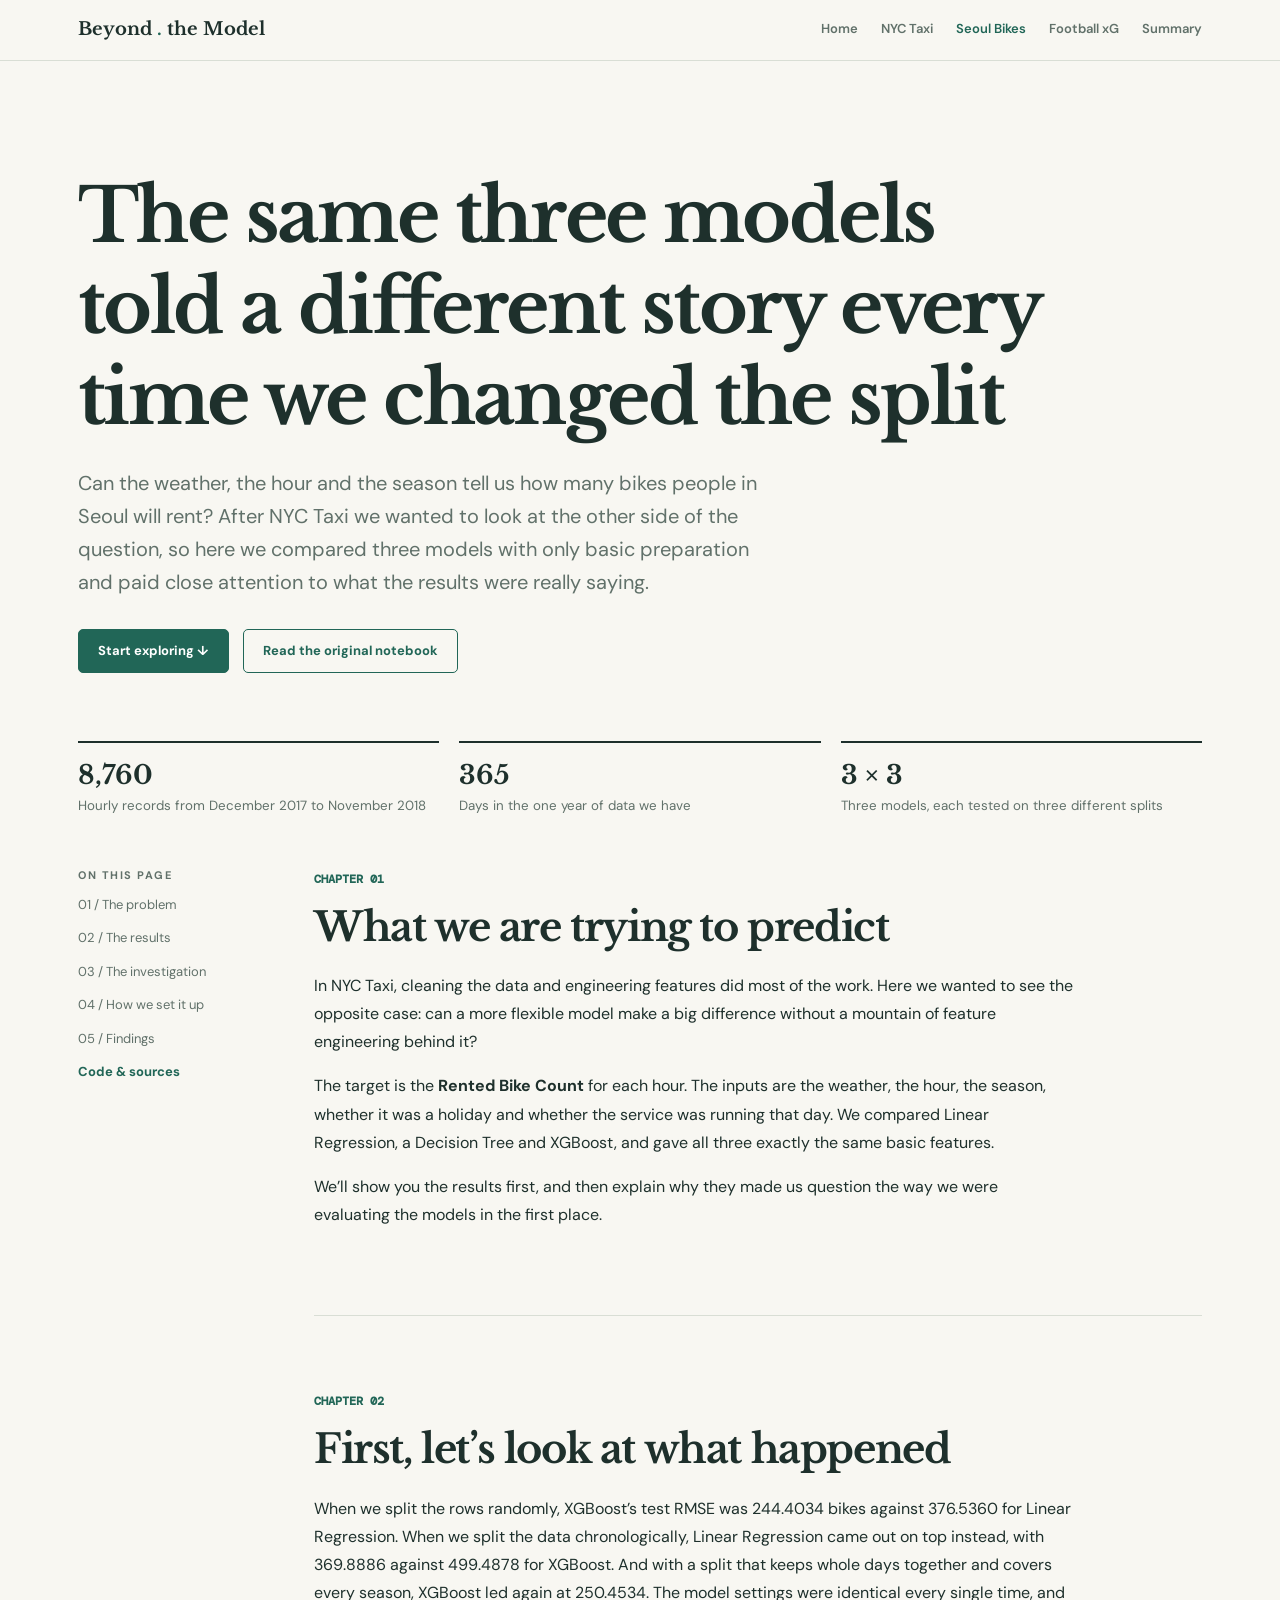
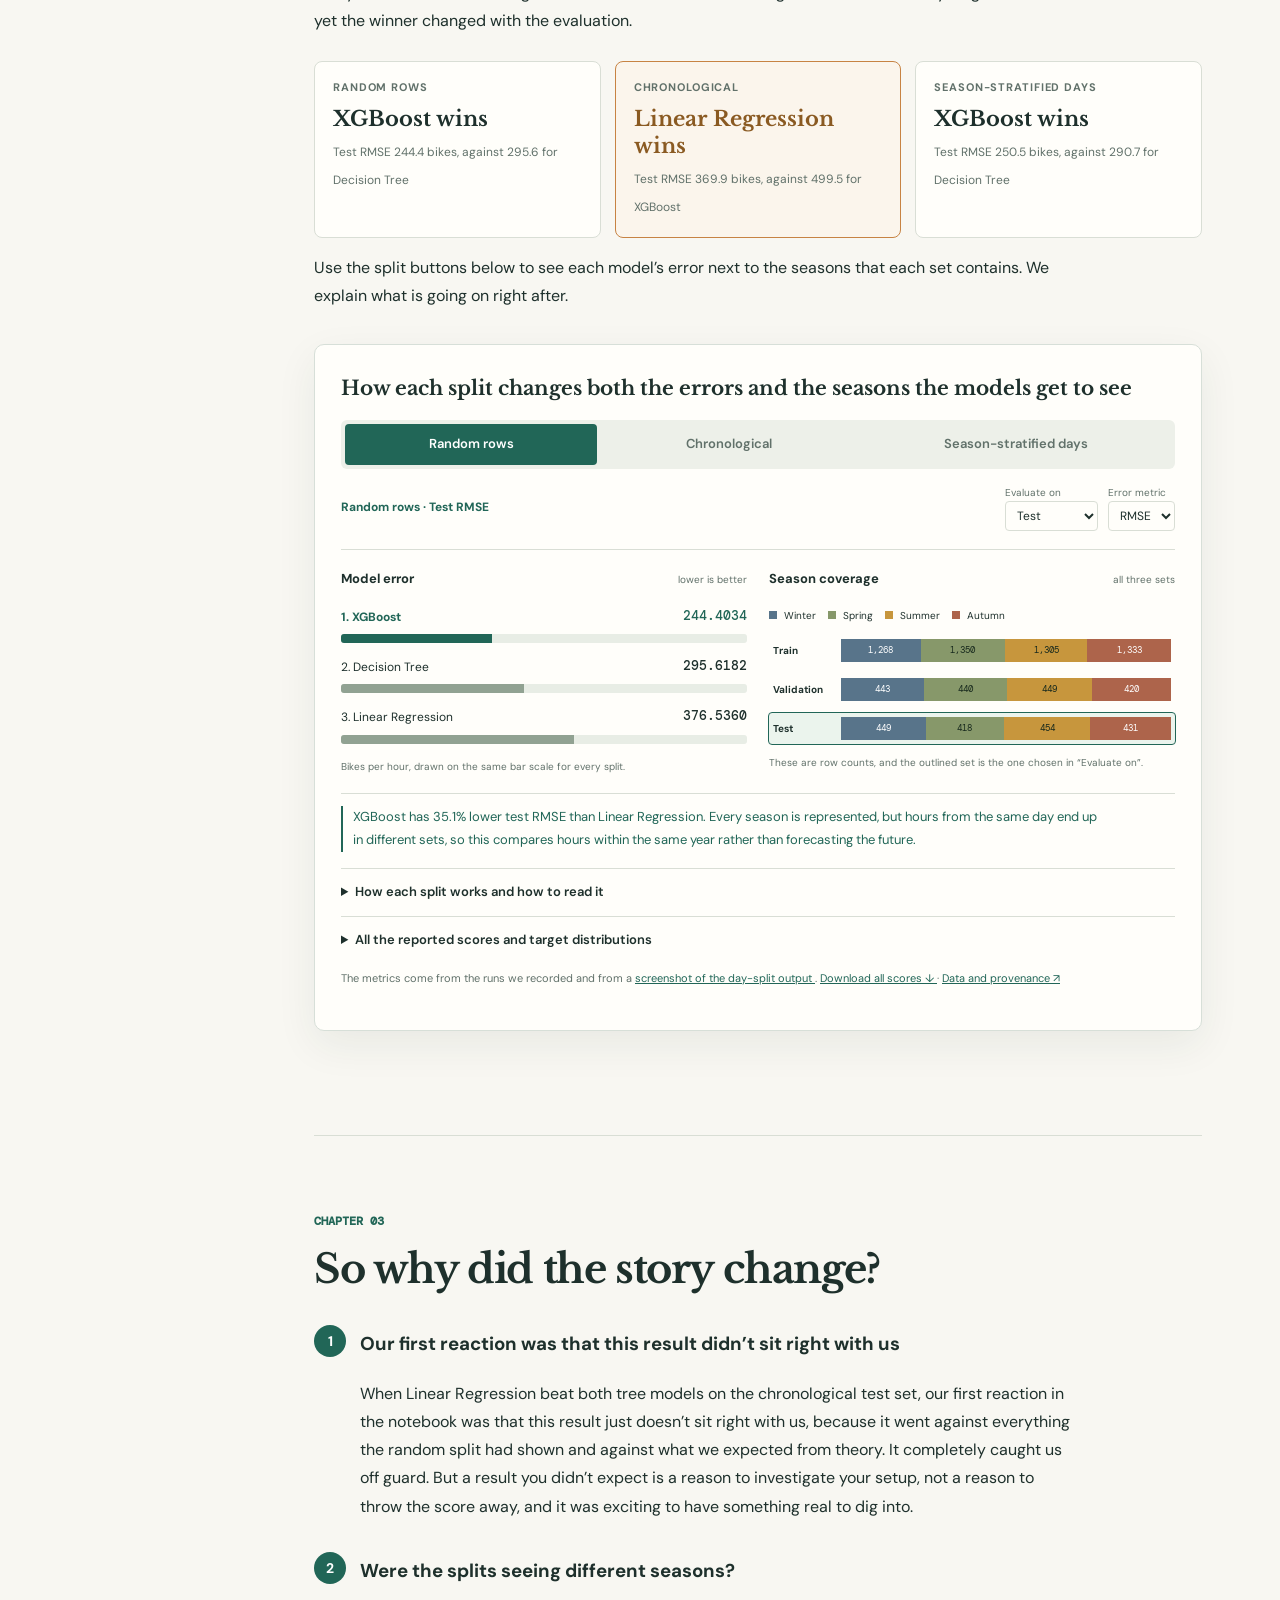
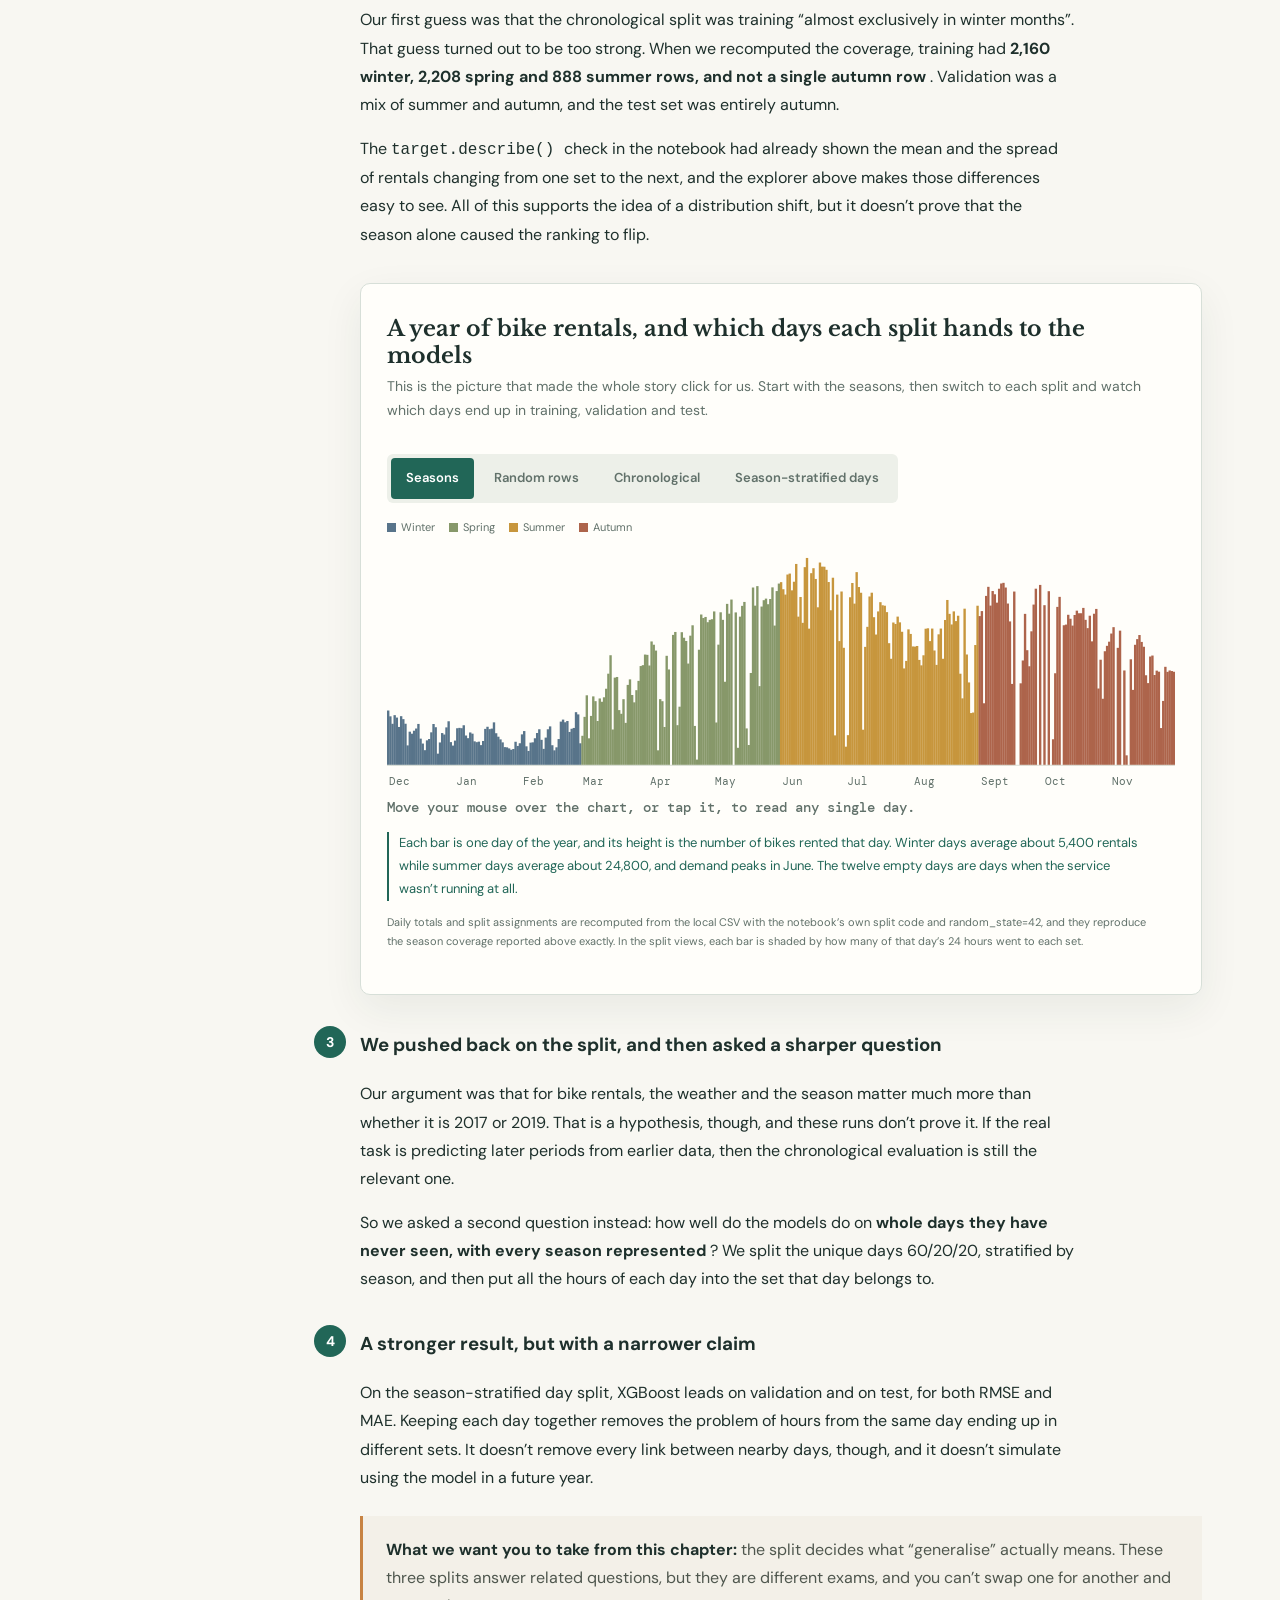
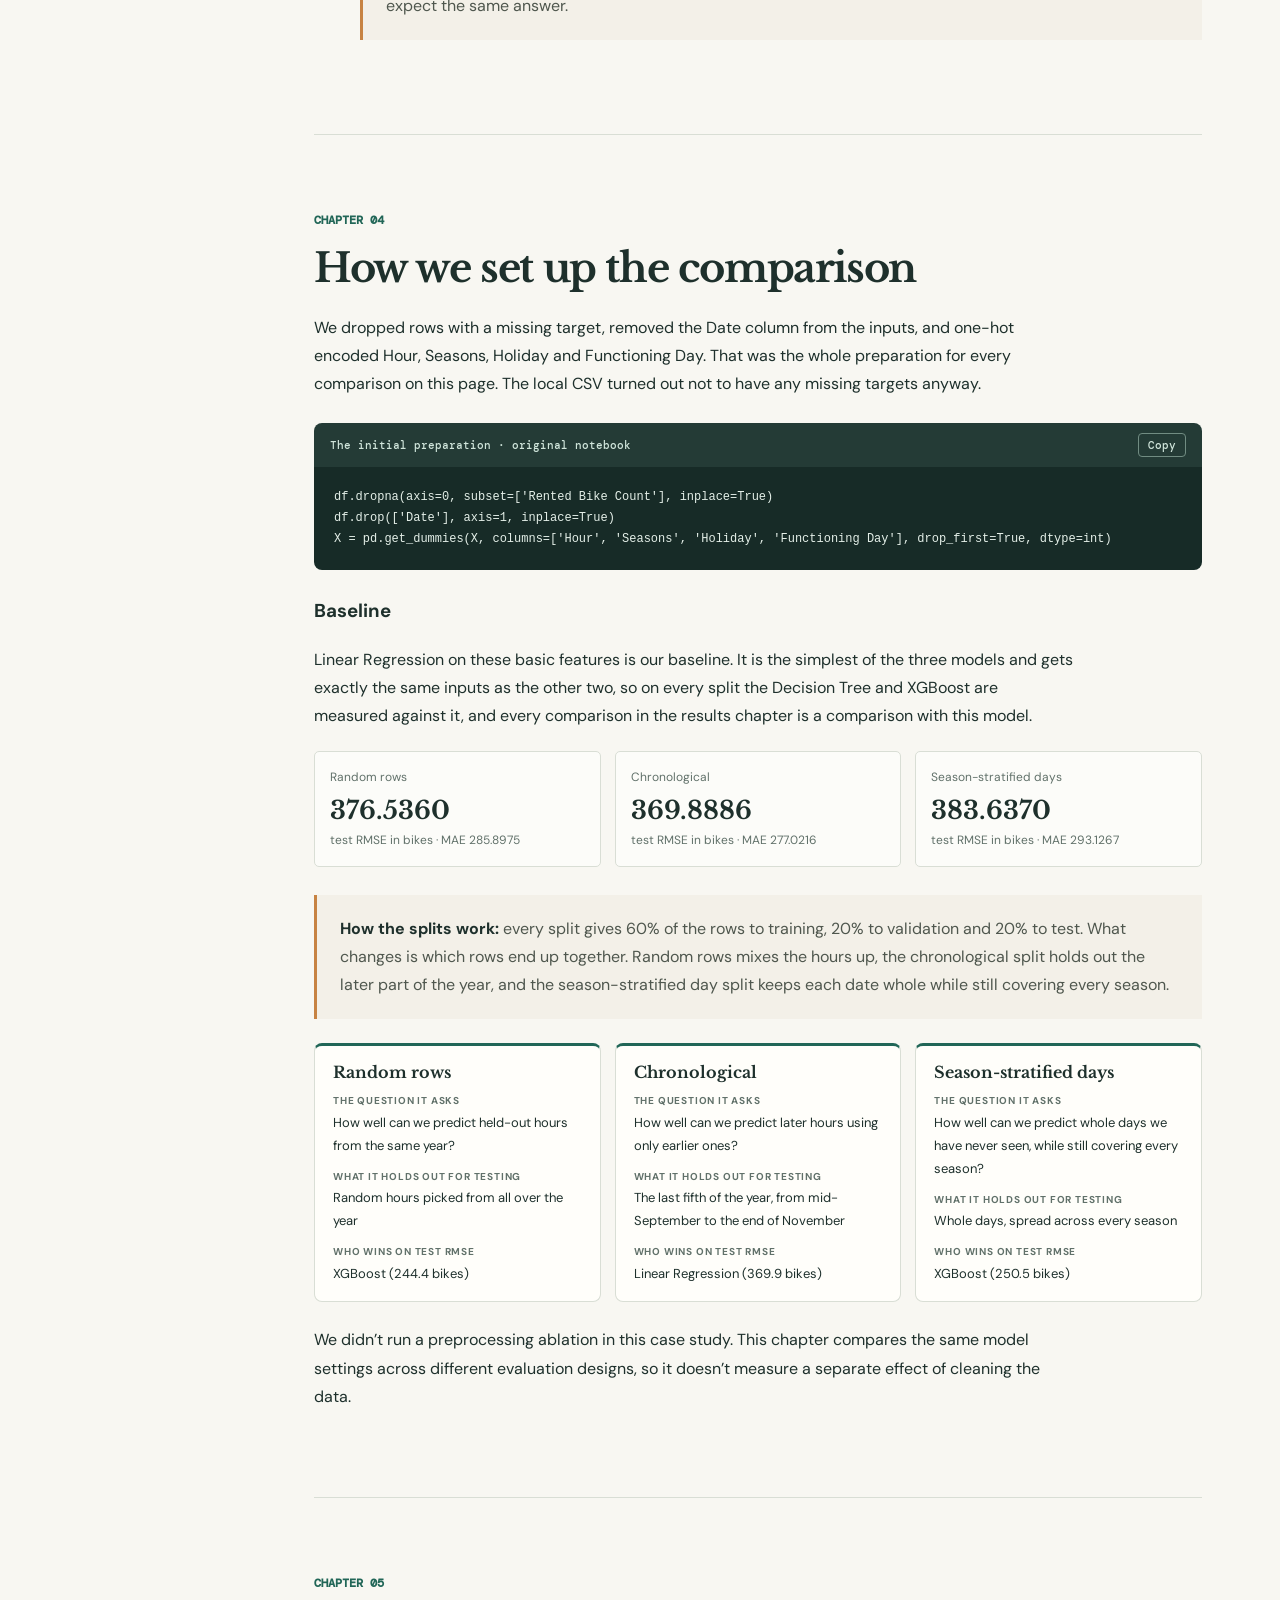
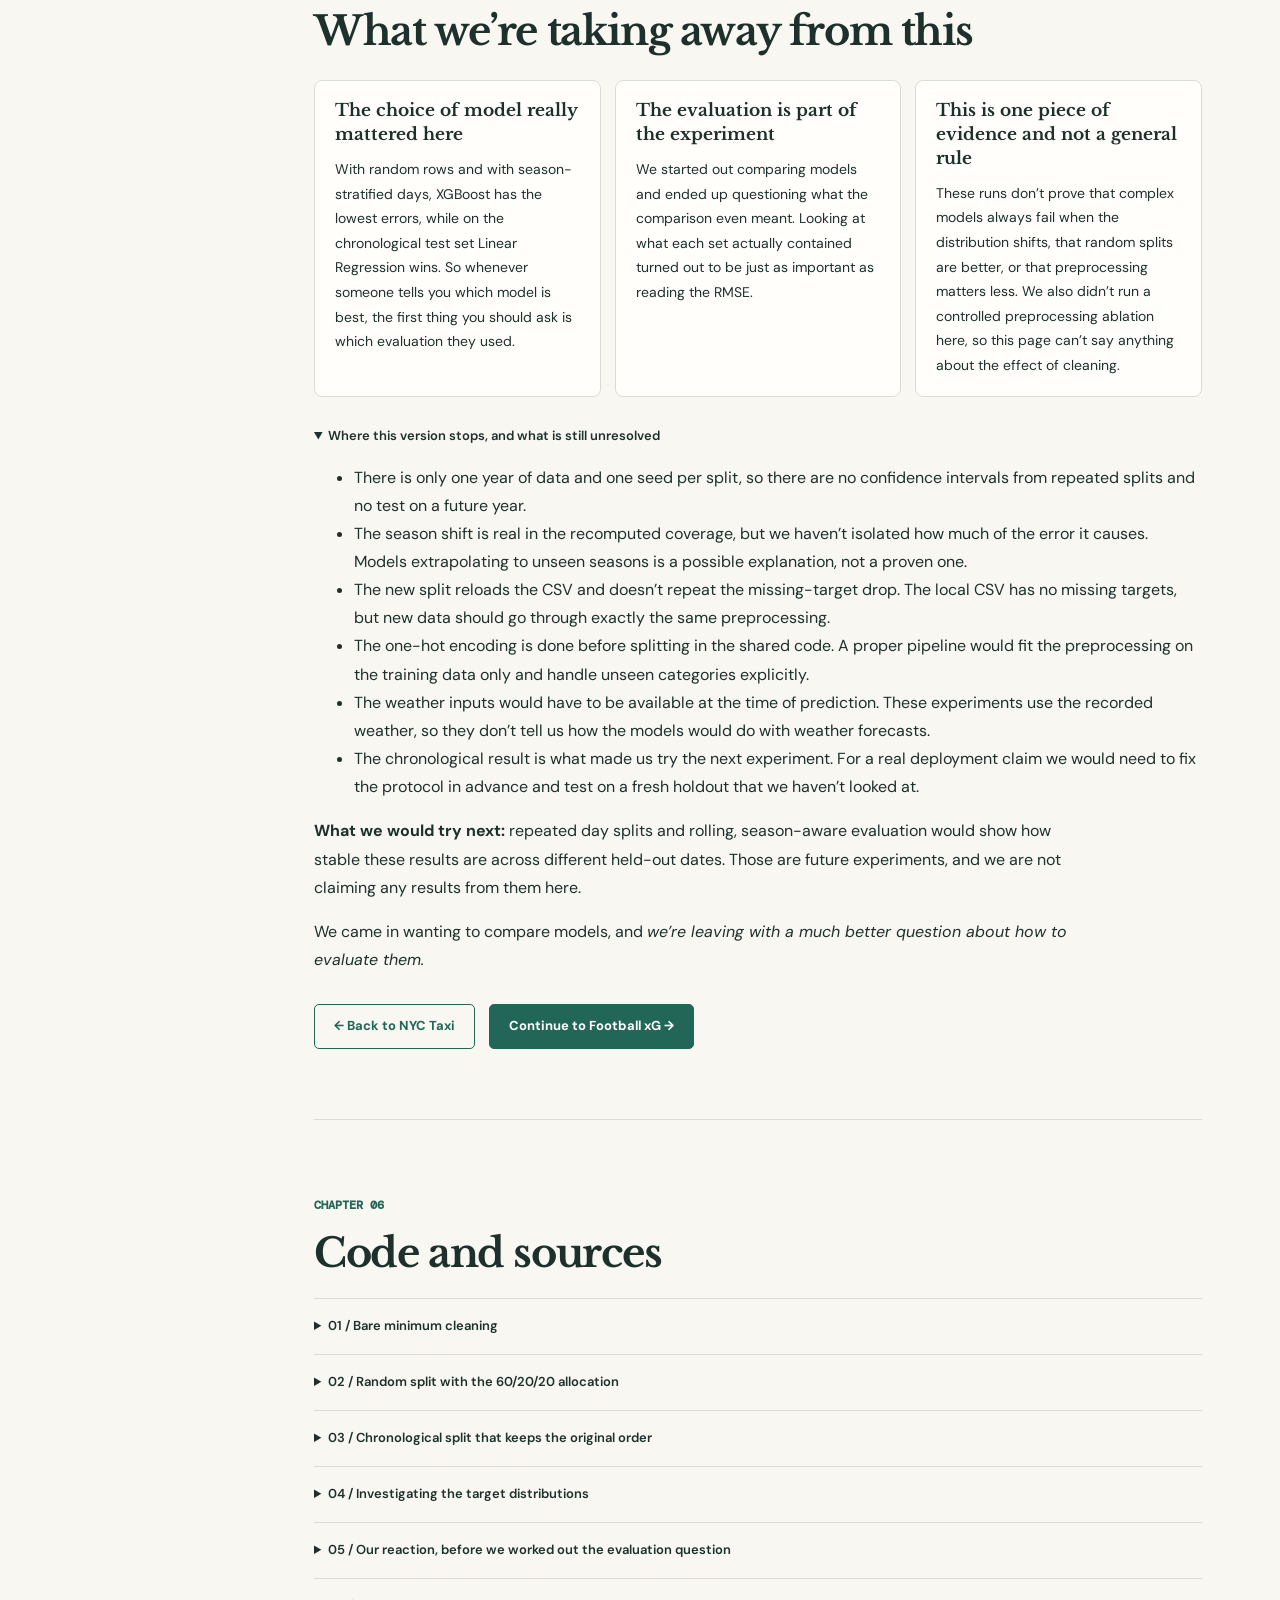
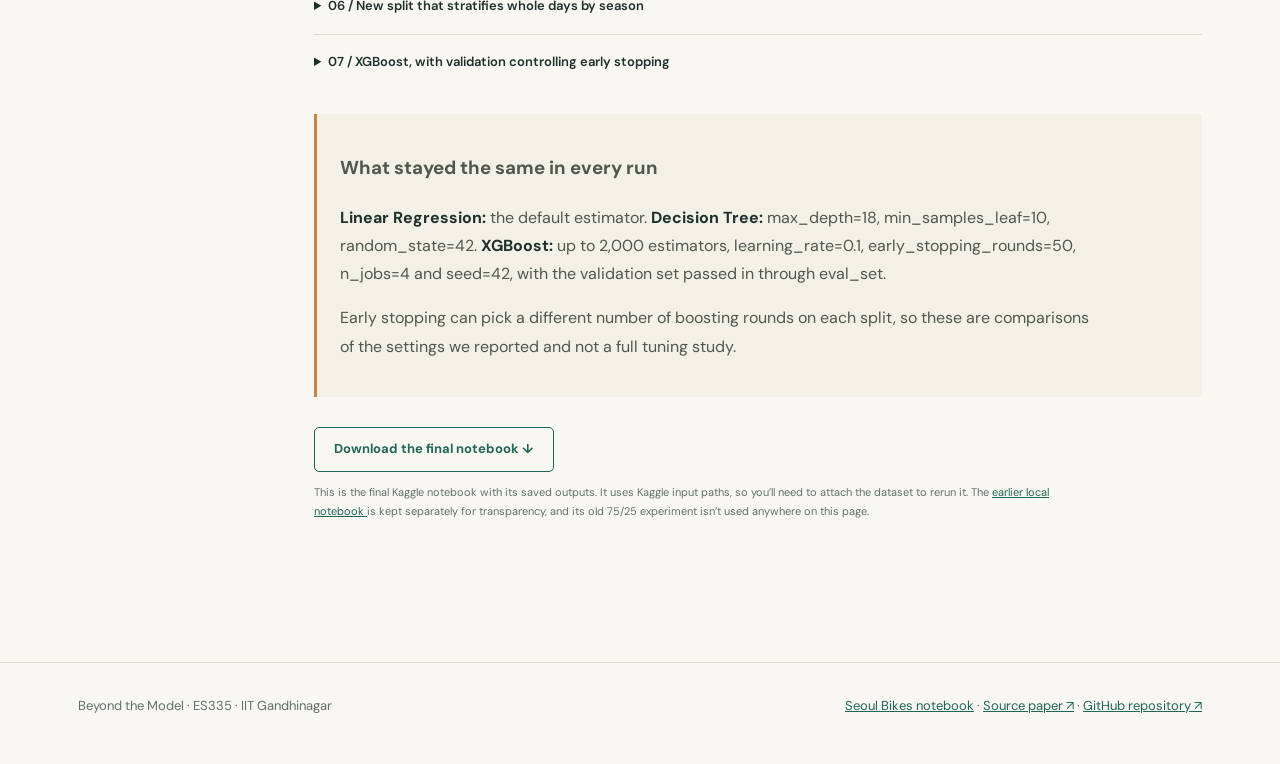
==== commit 2b400dea: "Acknowledgements, cleaner footers, remove developer notes, log and seoul-source" ====
--- a/docs/datasets/dataset-2.html
+++ b/docs/datasets/dataset-2.html
@@ -7,17 +7,17 @@
   <title>
    Seoul Bikes · How the split changed the winner | Beyond the Model
   </title>
-  <link href="../css/style.css?v=20261116-home1" rel="stylesheet"/>
-  <link href="../css/seoul.css?v=20261116-home1" rel="stylesheet"/>
-  <script defer="" src="../js/seoul-data.js?v=20261116-home1">
+  <link href="../css/style.css?v=20261117-tidy2" rel="stylesheet"/>
+  <link href="../css/seoul.css?v=20261117-tidy2" rel="stylesheet"/>
+  <script defer="" src="../js/seoul-data.js?v=20261117-tidy2">
   </script>
-  <script defer="" src="../js/seoul.js?v=20261116-home1">
+  <script defer="" src="../js/seoul.js?v=20261117-tidy2">
   </script>
-  <script defer="" src="../js/seoul-days.js?v=20261116-home1">
+  <script defer="" src="../js/seoul-days.js?v=20261117-tidy2">
   </script>
-  <script defer="" src="../js/seoul-year.js?v=20261116-home1">
+  <script defer="" src="../js/seoul-year.js?v=20261117-tidy2">
   </script>
-  <script defer="" src="../js/common.js?v=20261116-home1">
+  <script defer="" src="../js/common.js?v=20261117-tidy2">
   </script>
  </head>
  <body class="seoul">
@@ -54,9 +54,6 @@
   </header>
   <main id="main">
    <section class="wrap hero" style="padding-bottom: 40px">
-    <span class="eyebrow">
-     Case study 02 / Seoul Bike Sharing / Regression
-    </span>
     <h1>
      The same three models told a different story every time we changed the split
     </h1>
@@ -67,8 +64,8 @@
      <a class="btn" href="#problem">
       Start exploring ↓
      </a>
-     <a class="btn ghost" href="../notebooks/seoul-source.md">
-      Read the original source
+     <a class="btn ghost" href="../notebooks/seoul-bike-sharing.ipynb">
+      Read the original notebook
      </a>
     </div>
    </section>
@@ -865,9 +862,6 @@
         </p>
        </div>
        <div class="hero-actions">
-        <a class="btn" href="../notebooks/seoul-source.md">
-         Read the full shared code and our reflections ↗
-        </a>
         <a class="btn ghost" download="" href="../notebooks/seoul-bike-sharing.ipynb">
          Download the final notebook ↓
         </a>
@@ -890,10 +884,11 @@
      Beyond the Model · ES335 · IIT Gandhinagar
     </span>
     <span>
-     Dataset 2 · Seoul Bike Sharing ·
-     <a href="../README-SEOUL.md">
-      Editing and integration guide
-     </a>
+     <a href="../notebooks/seoul-bike-sharing.ipynb">Seoul Bikes notebook</a>
+     ·
+     <a href="https://proceedings.neurips.cc/paper_files/paper/2024/hash/ae00e5ce7142d02e30a8235ede1ec6fc-Abstract-Datasets_and_Benchmarks_Track.html" rel="noopener noreferrer" target="_blank">Source paper ↗</a>
+     ·
+     <a href="https://github.com/Aarnav3107/ES335-Project" rel="noopener noreferrer" target="_blank">GitHub repository ↗</a>
     </span>
    </div>
   </footer>
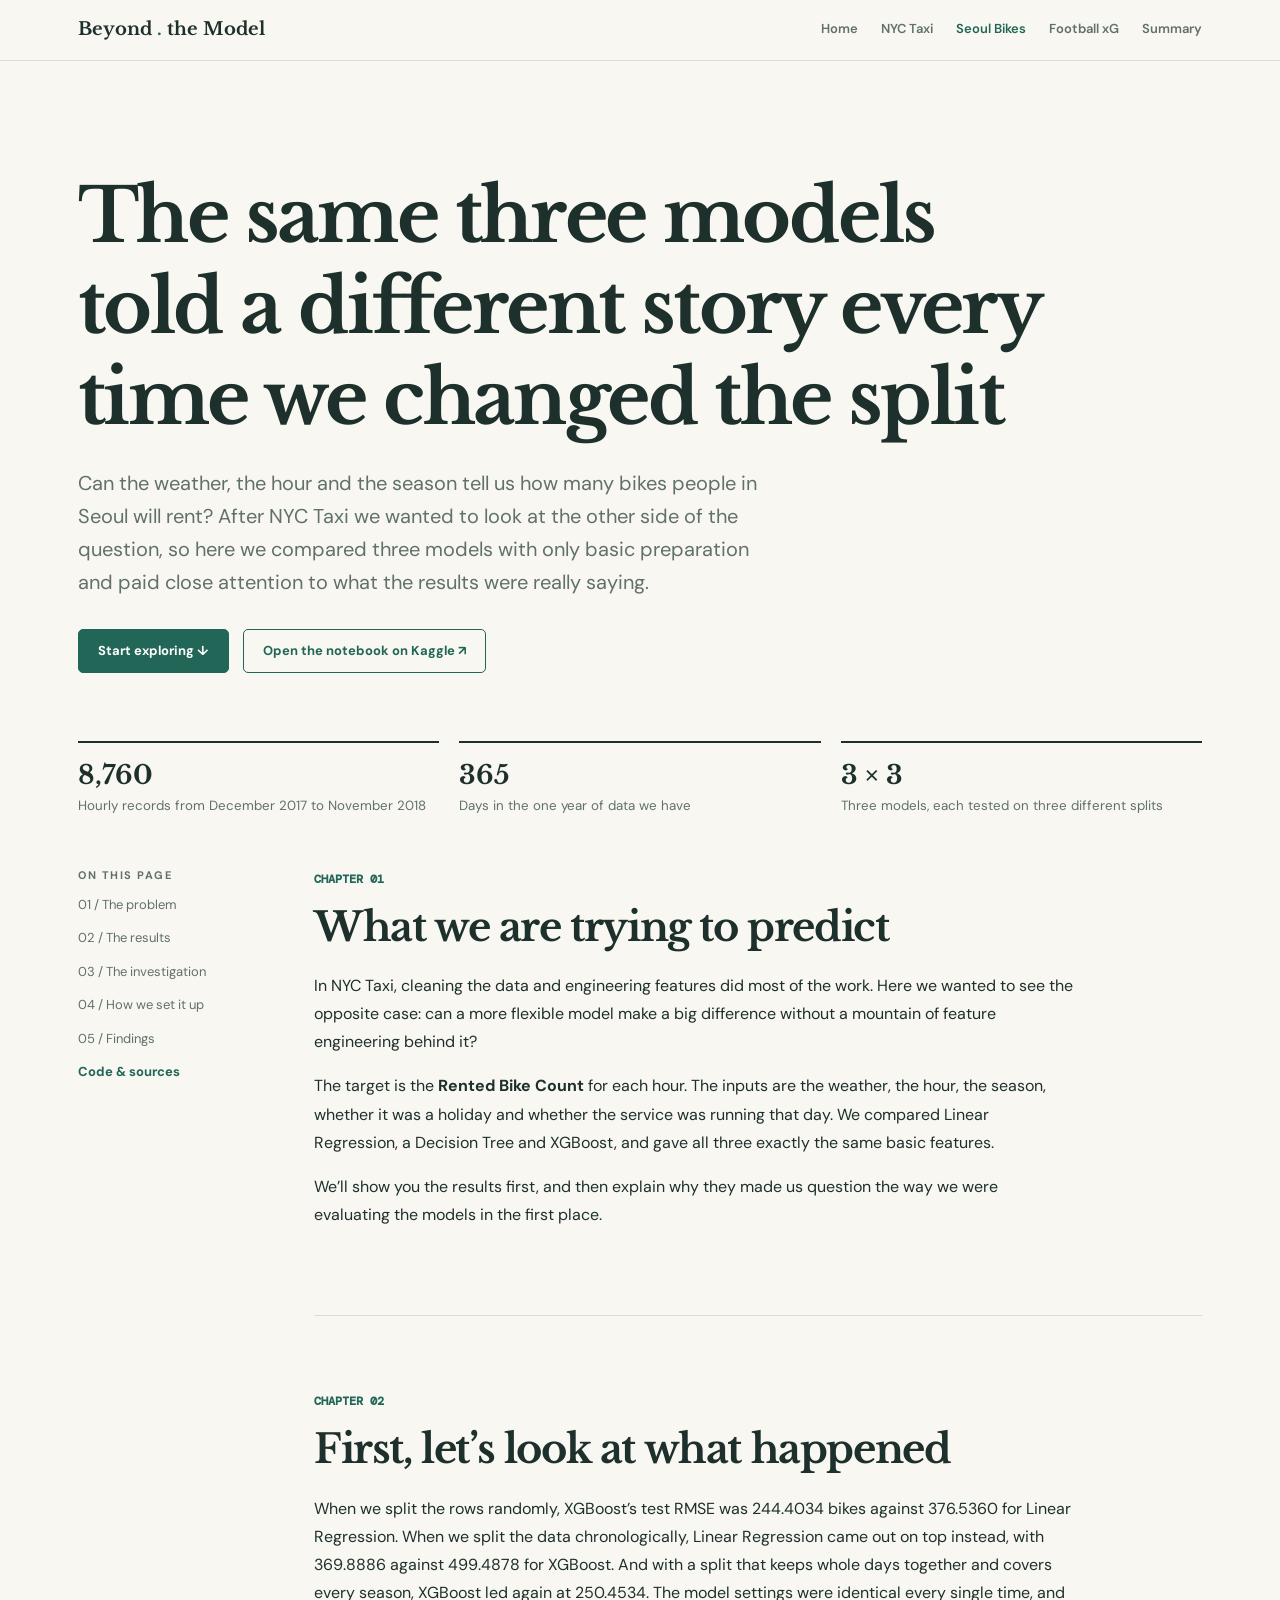
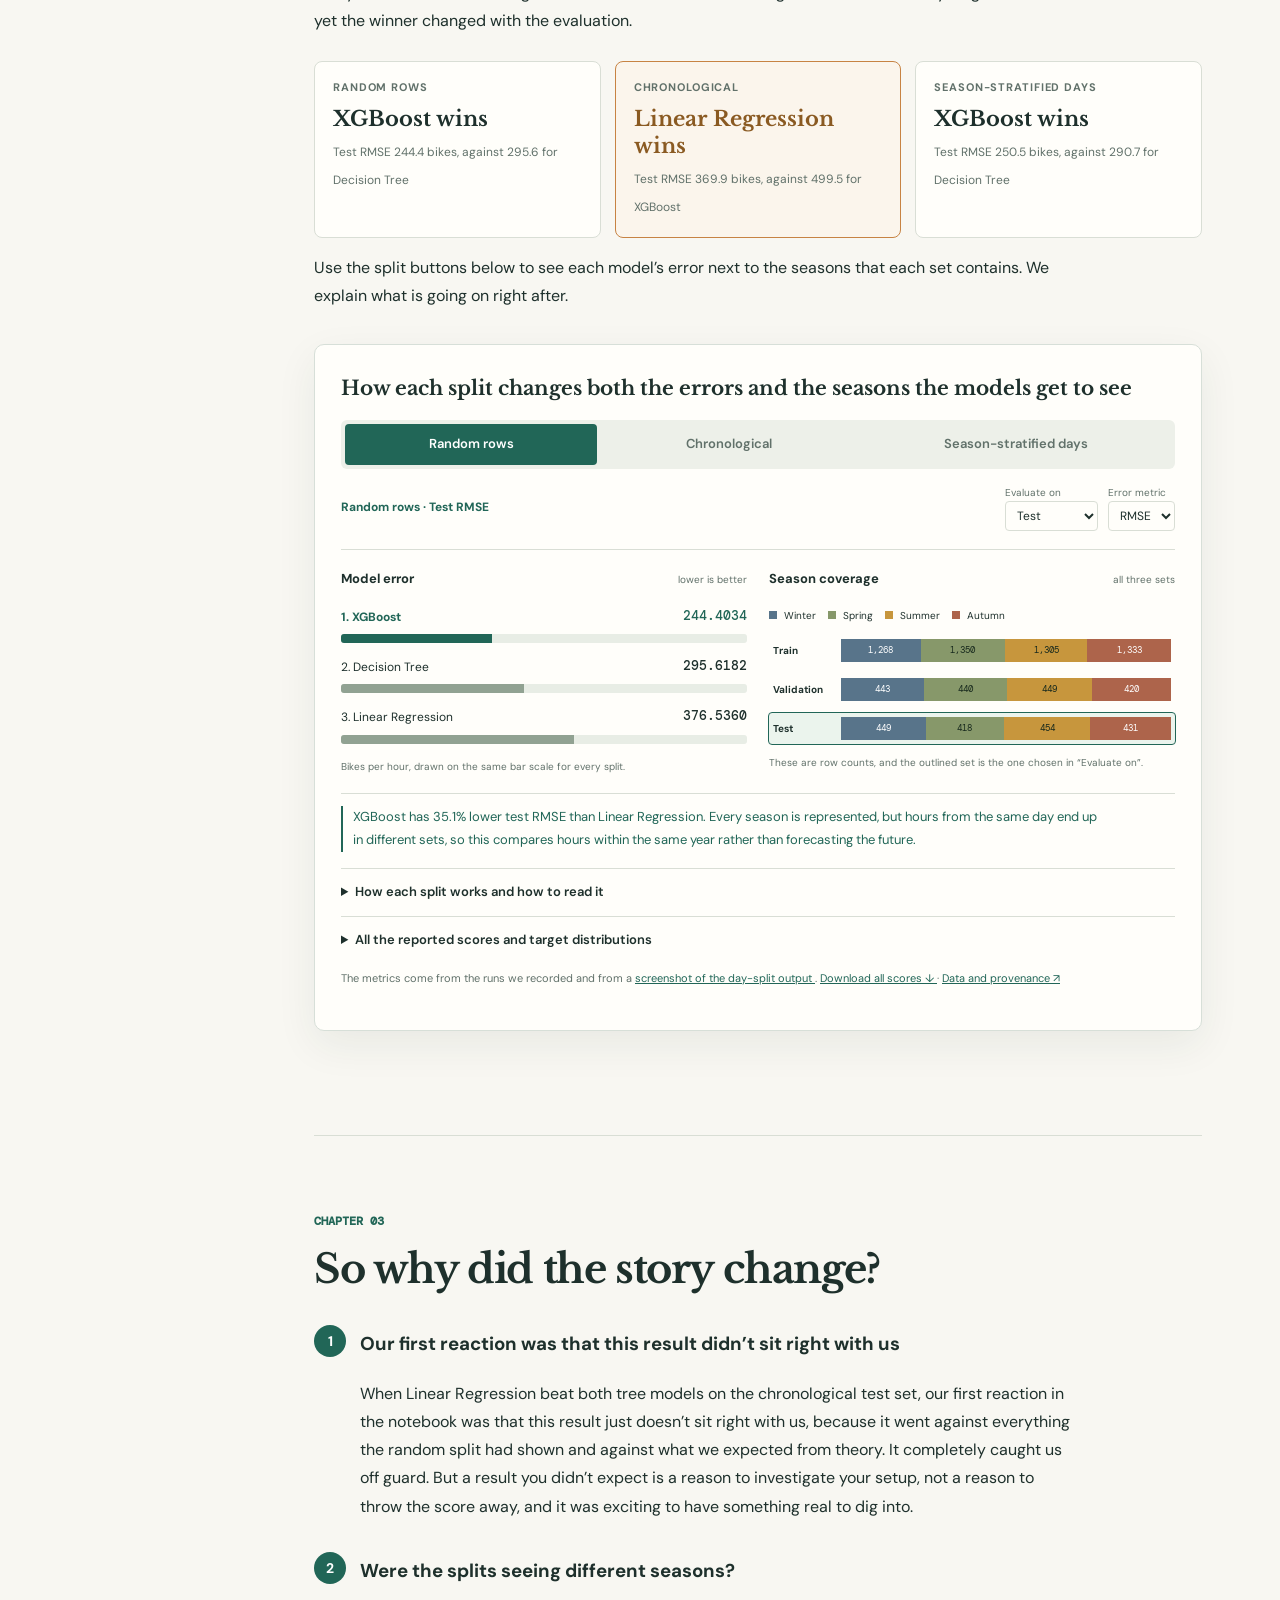
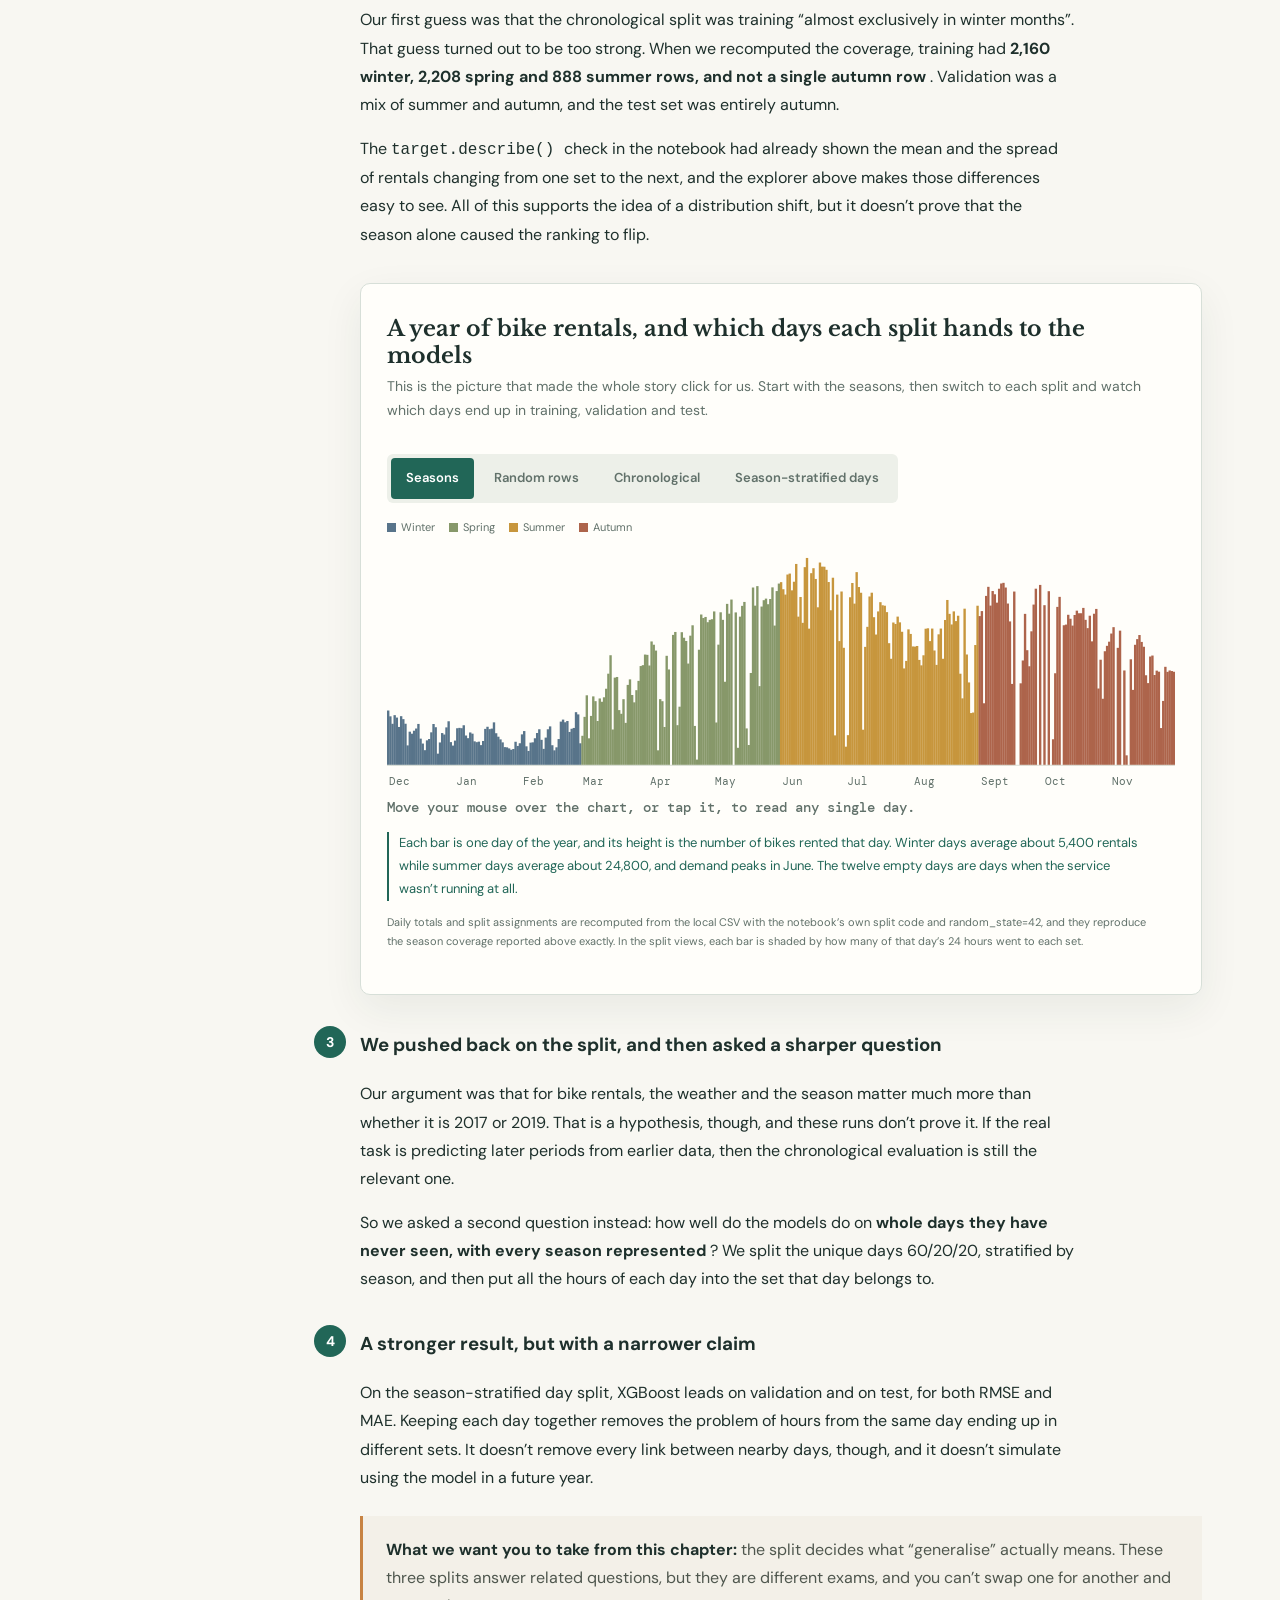
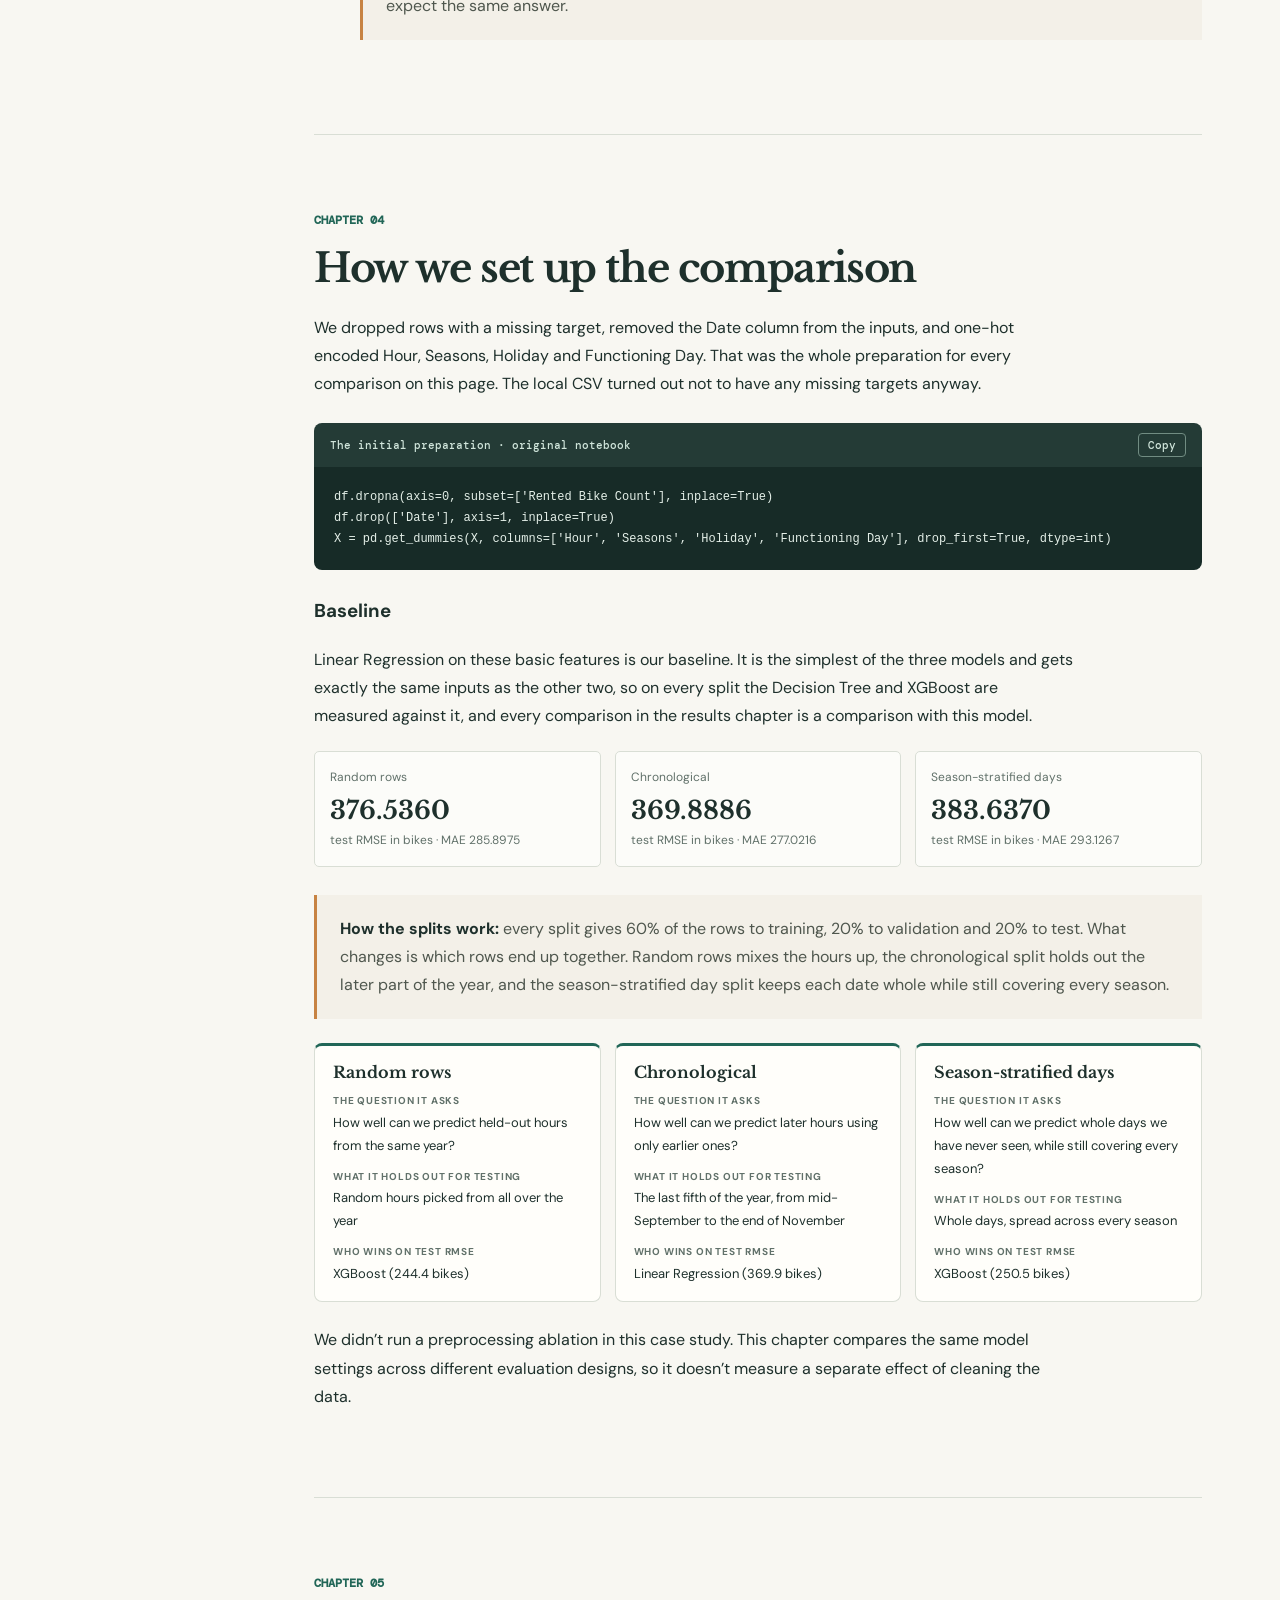
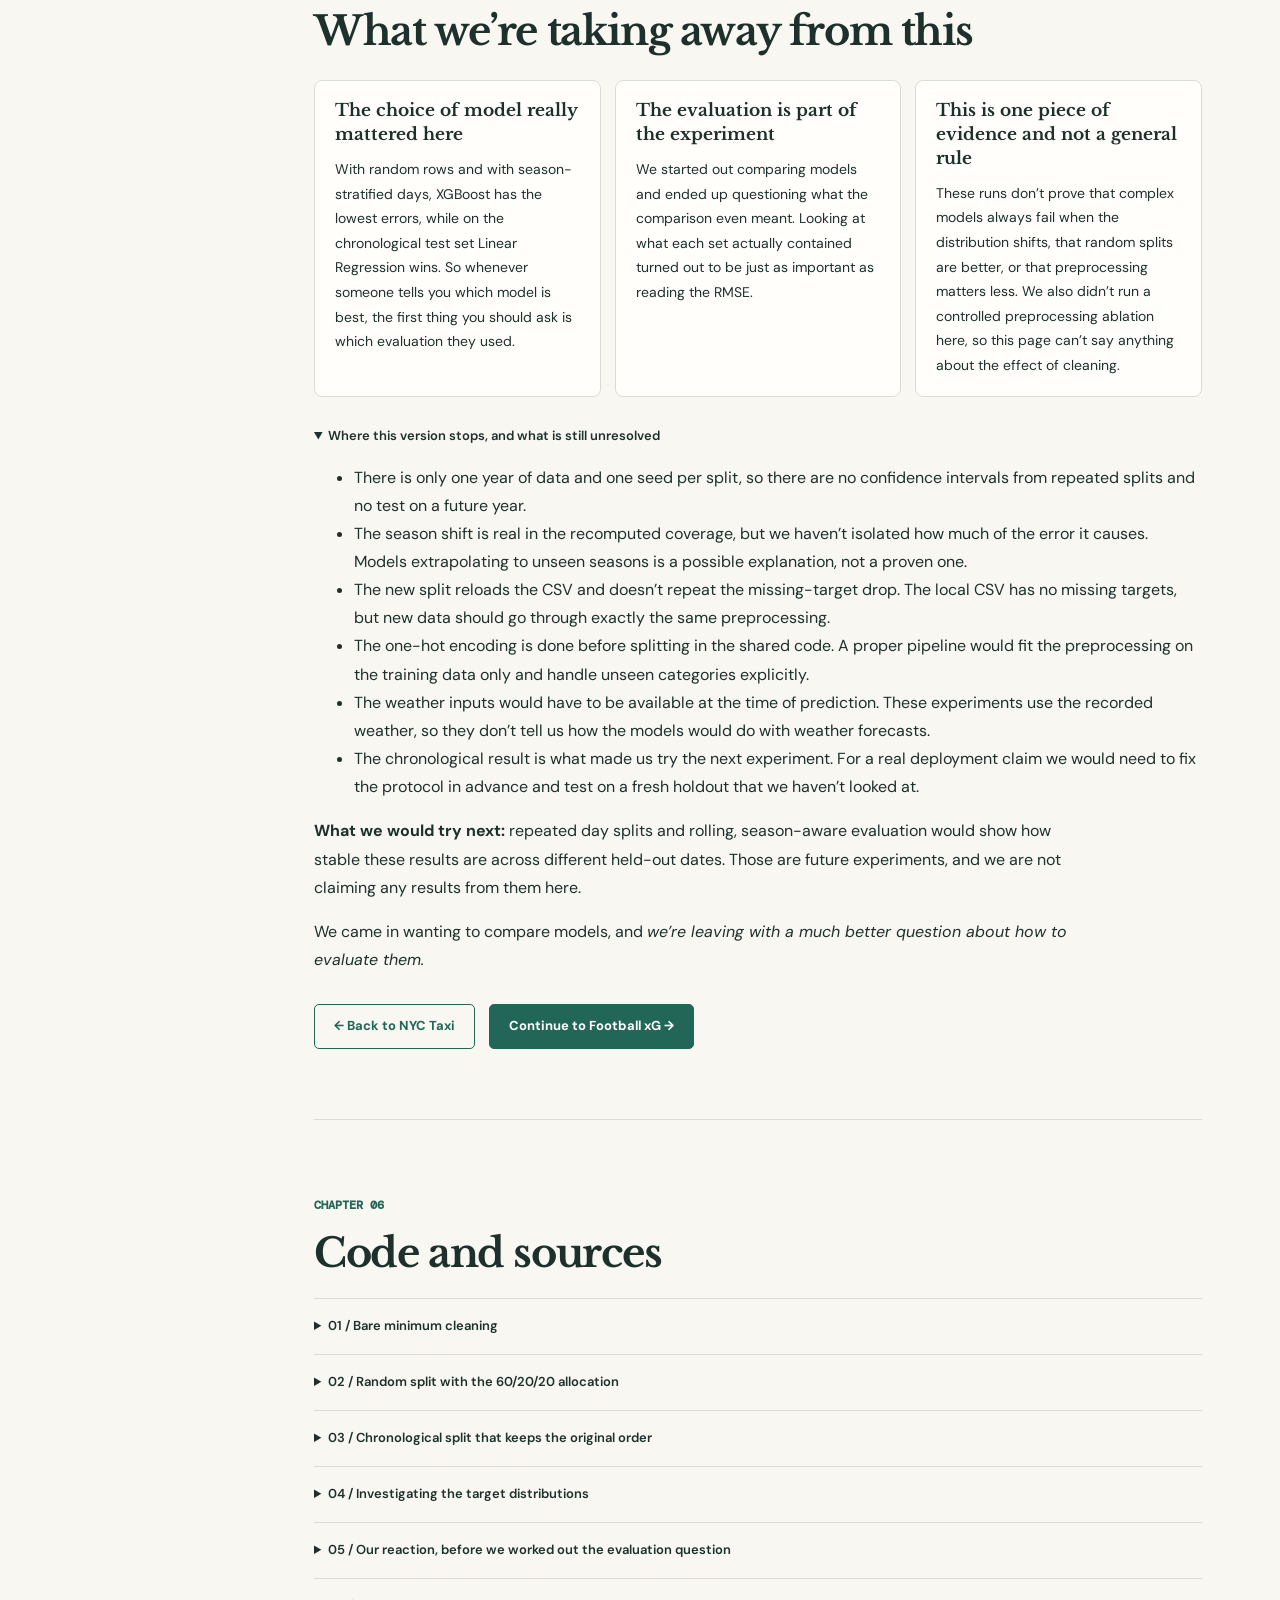
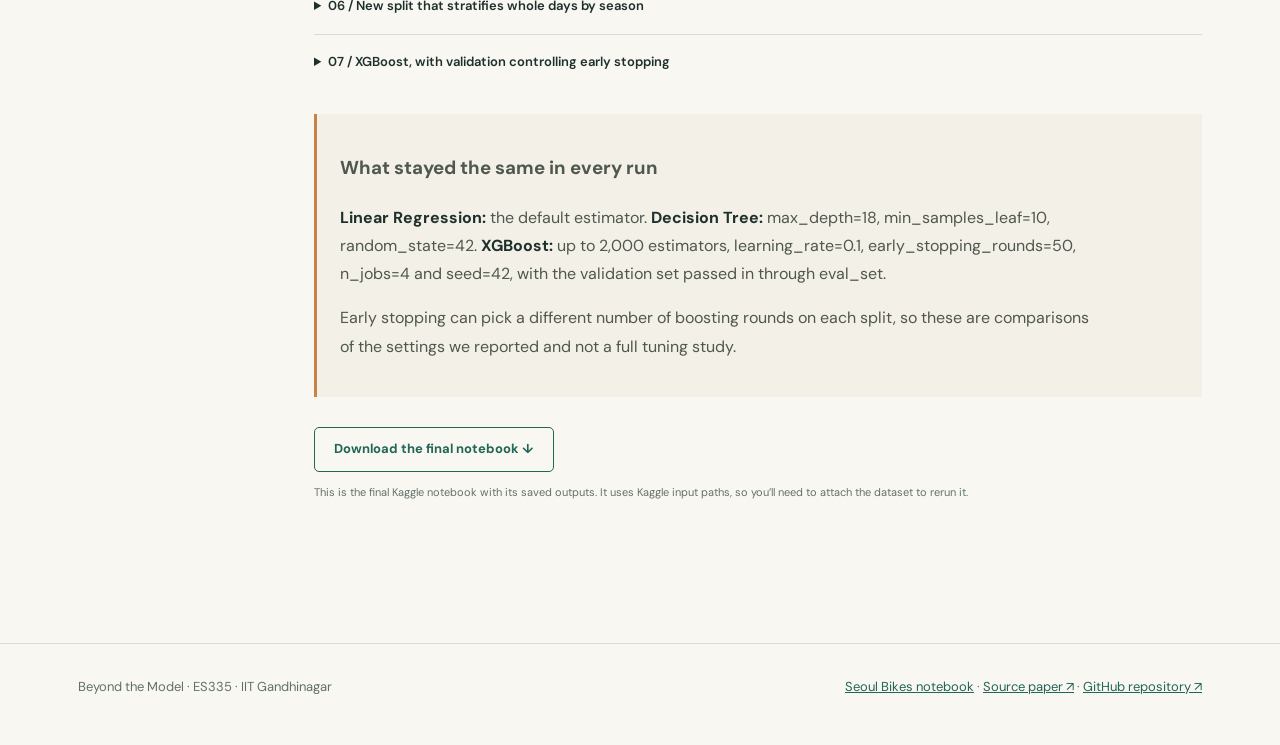
==== commit 2de49109: "Notebook links open on Kaggle; remove early Seoul draft" ====
--- a/docs/datasets/dataset-2.html
+++ b/docs/datasets/dataset-2.html
@@ -7,17 +7,17 @@
   <title>
    Seoul Bikes · How the split changed the winner | Beyond the Model
   </title>
-  <link href="../css/style.css?v=20261117-tidy2" rel="stylesheet"/>
-  <link href="../css/seoul.css?v=20261117-tidy2" rel="stylesheet"/>
-  <script defer="" src="../js/seoul-data.js?v=20261117-tidy2">
+  <link href="../css/style.css?v=20261117-kaggle1" rel="stylesheet"/>
+  <link href="../css/seoul.css?v=20261117-kaggle1" rel="stylesheet"/>
+  <script defer="" src="../js/seoul-data.js?v=20261117-kaggle1">
   </script>
-  <script defer="" src="../js/seoul.js?v=20261117-tidy2">
+  <script defer="" src="../js/seoul.js?v=20261117-kaggle1">
   </script>
-  <script defer="" src="../js/seoul-days.js?v=20261117-tidy2">
+  <script defer="" src="../js/seoul-days.js?v=20261117-kaggle1">
   </script>
-  <script defer="" src="../js/seoul-year.js?v=20261117-tidy2">
+  <script defer="" src="../js/seoul-year.js?v=20261117-kaggle1">
   </script>
-  <script defer="" src="../js/common.js?v=20261117-tidy2">
+  <script defer="" src="../js/common.js?v=20261117-kaggle1">
   </script>
  </head>
  <body class="seoul">
@@ -64,8 +64,8 @@
      <a class="btn" href="#problem">
       Start exploring ↓
      </a>
-     <a class="btn ghost" href="../notebooks/seoul-bike-sharing.ipynb">
-      Read the original notebook
+     <a class="btn ghost" href="https://www.kaggle.com/code/dhyeybuch/es335-project-seoul-bikesharing" rel="noopener noreferrer" target="_blank">
+      Open the notebook on Kaggle ↗
      </a>
     </div>
    </section>
@@ -867,11 +867,7 @@
         </a>
        </div>
        <p class="source-line">
-        This is the final Kaggle notebook with its saved outputs. It uses Kaggle input paths, so you’ll need to attach the dataset to rerun it. The
-        <a href="../notebooks/seoul-early-draft.ipynb">
-         earlier local notebook
-        </a>
-        is kept separately for transparency, and its old 75/25 experiment isn’t used anywhere on this page.
+        This is the final Kaggle notebook with its saved outputs. It uses Kaggle input paths, so you’ll need to attach the dataset to rerun it.
        </p>
       </section>
      </div>
@@ -884,7 +880,7 @@
      Beyond the Model · ES335 · IIT Gandhinagar
     </span>
     <span>
-     <a href="../notebooks/seoul-bike-sharing.ipynb">Seoul Bikes notebook</a>
+     <a href="https://www.kaggle.com/code/dhyeybuch/es335-project-seoul-bikesharing" rel="noopener noreferrer" target="_blank">Seoul Bikes notebook</a>
      ·
      <a href="https://proceedings.neurips.cc/paper_files/paper/2024/hash/ae00e5ce7142d02e30a8235ede1ec6fc-Abstract-Datasets_and_Benchmarks_Track.html" rel="noopener noreferrer" target="_blank">Source paper ↗</a>
      ·
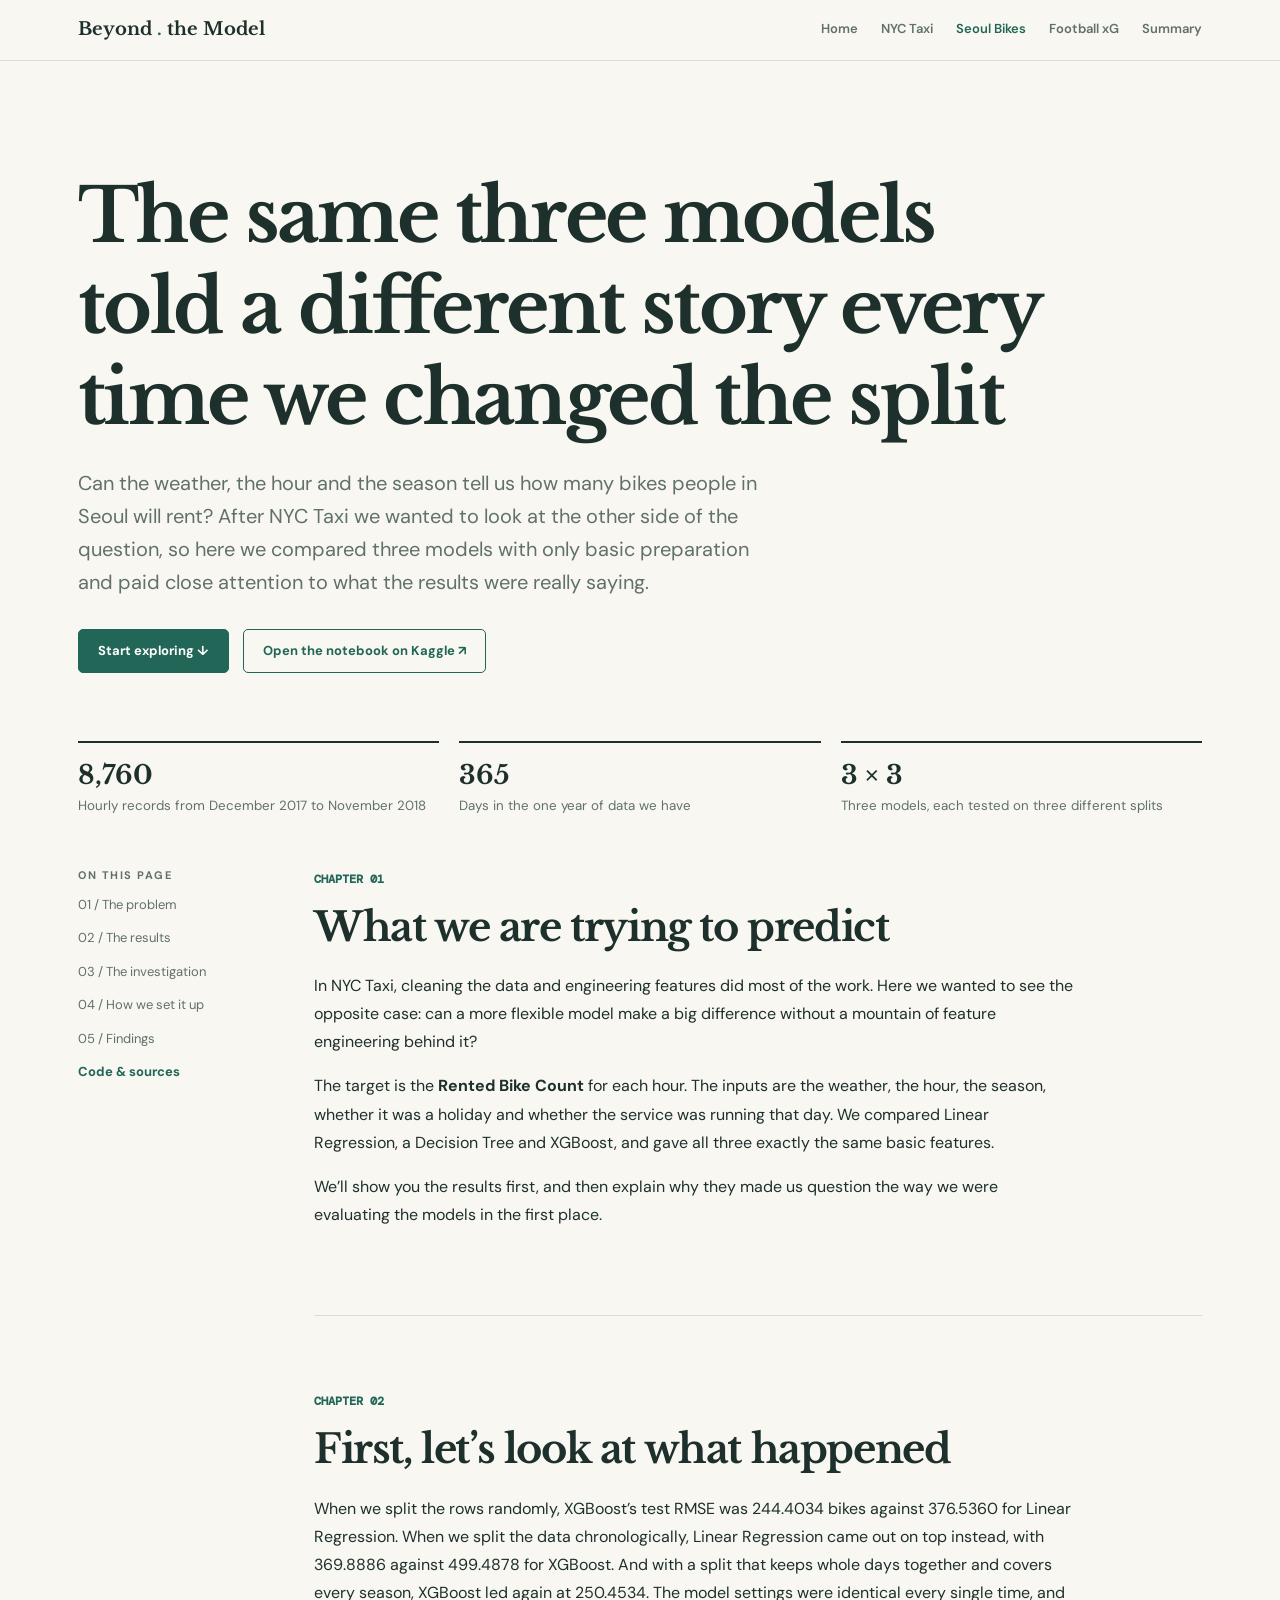
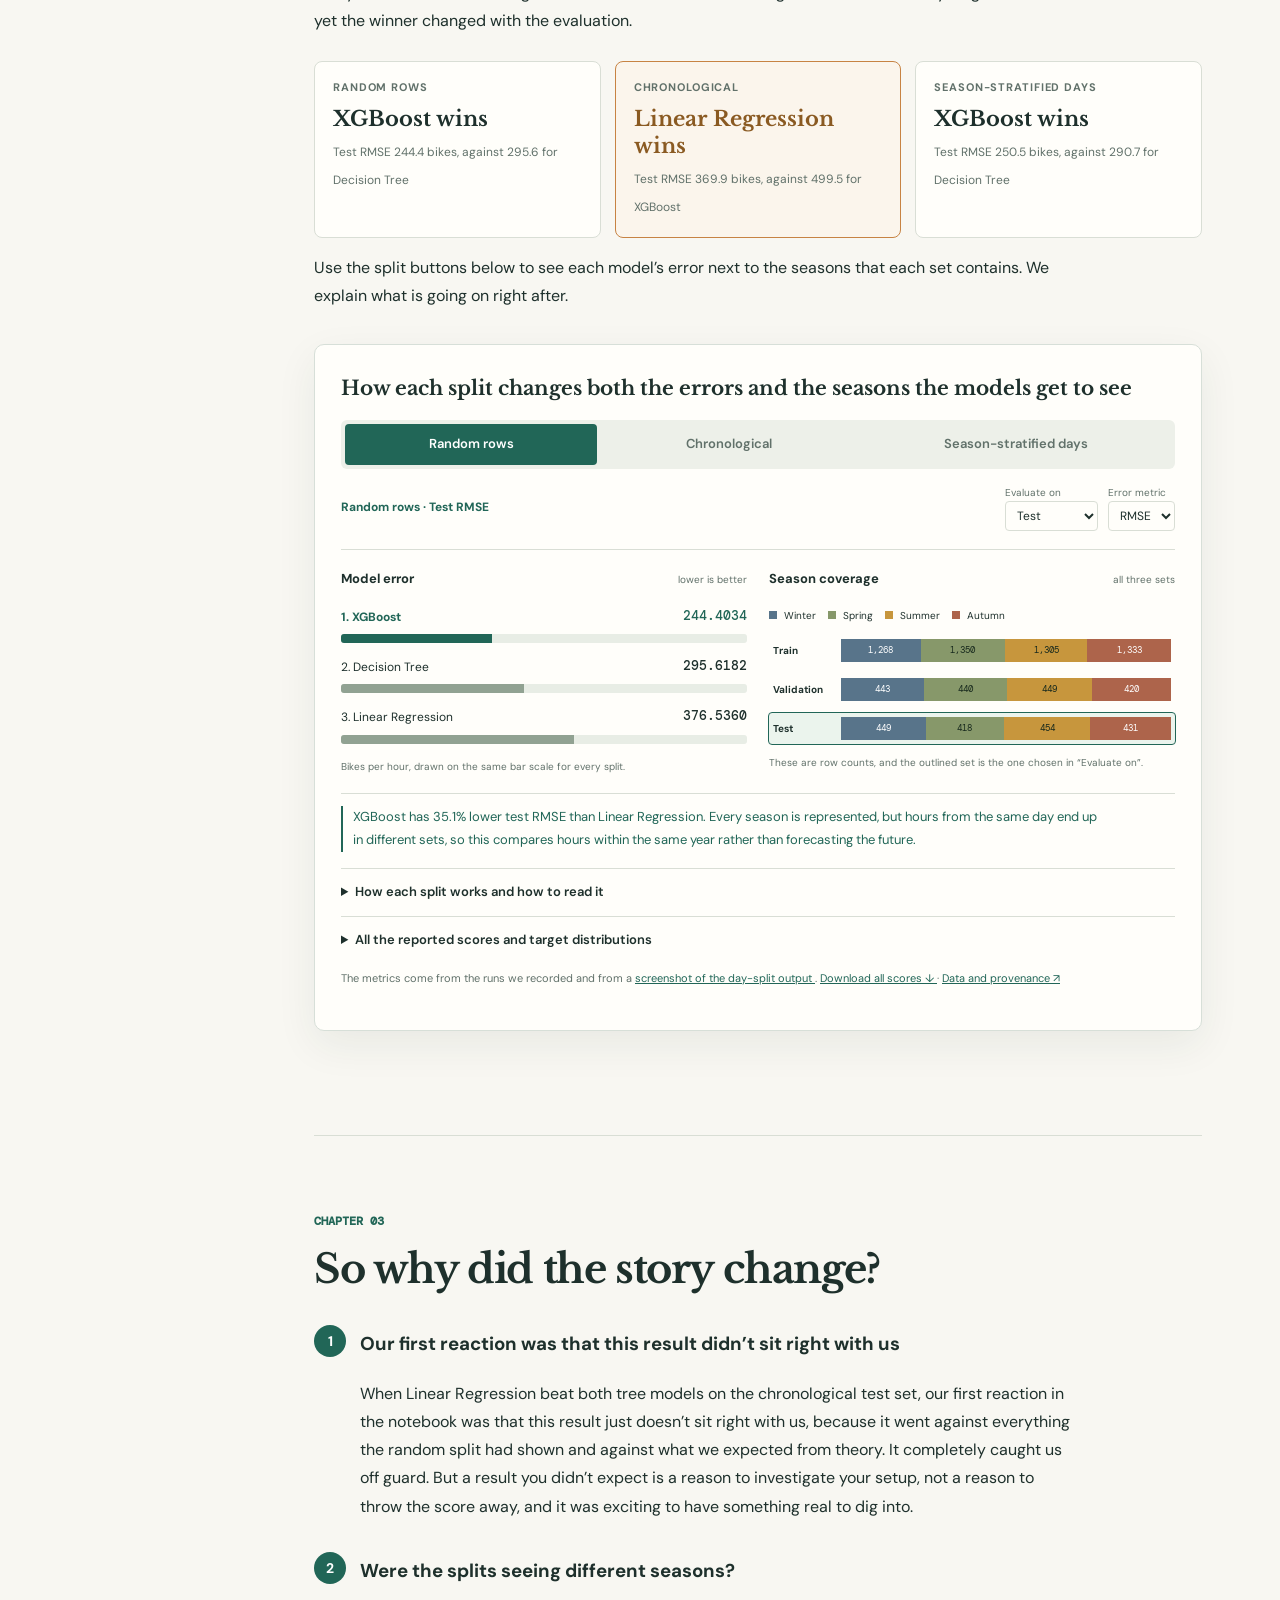
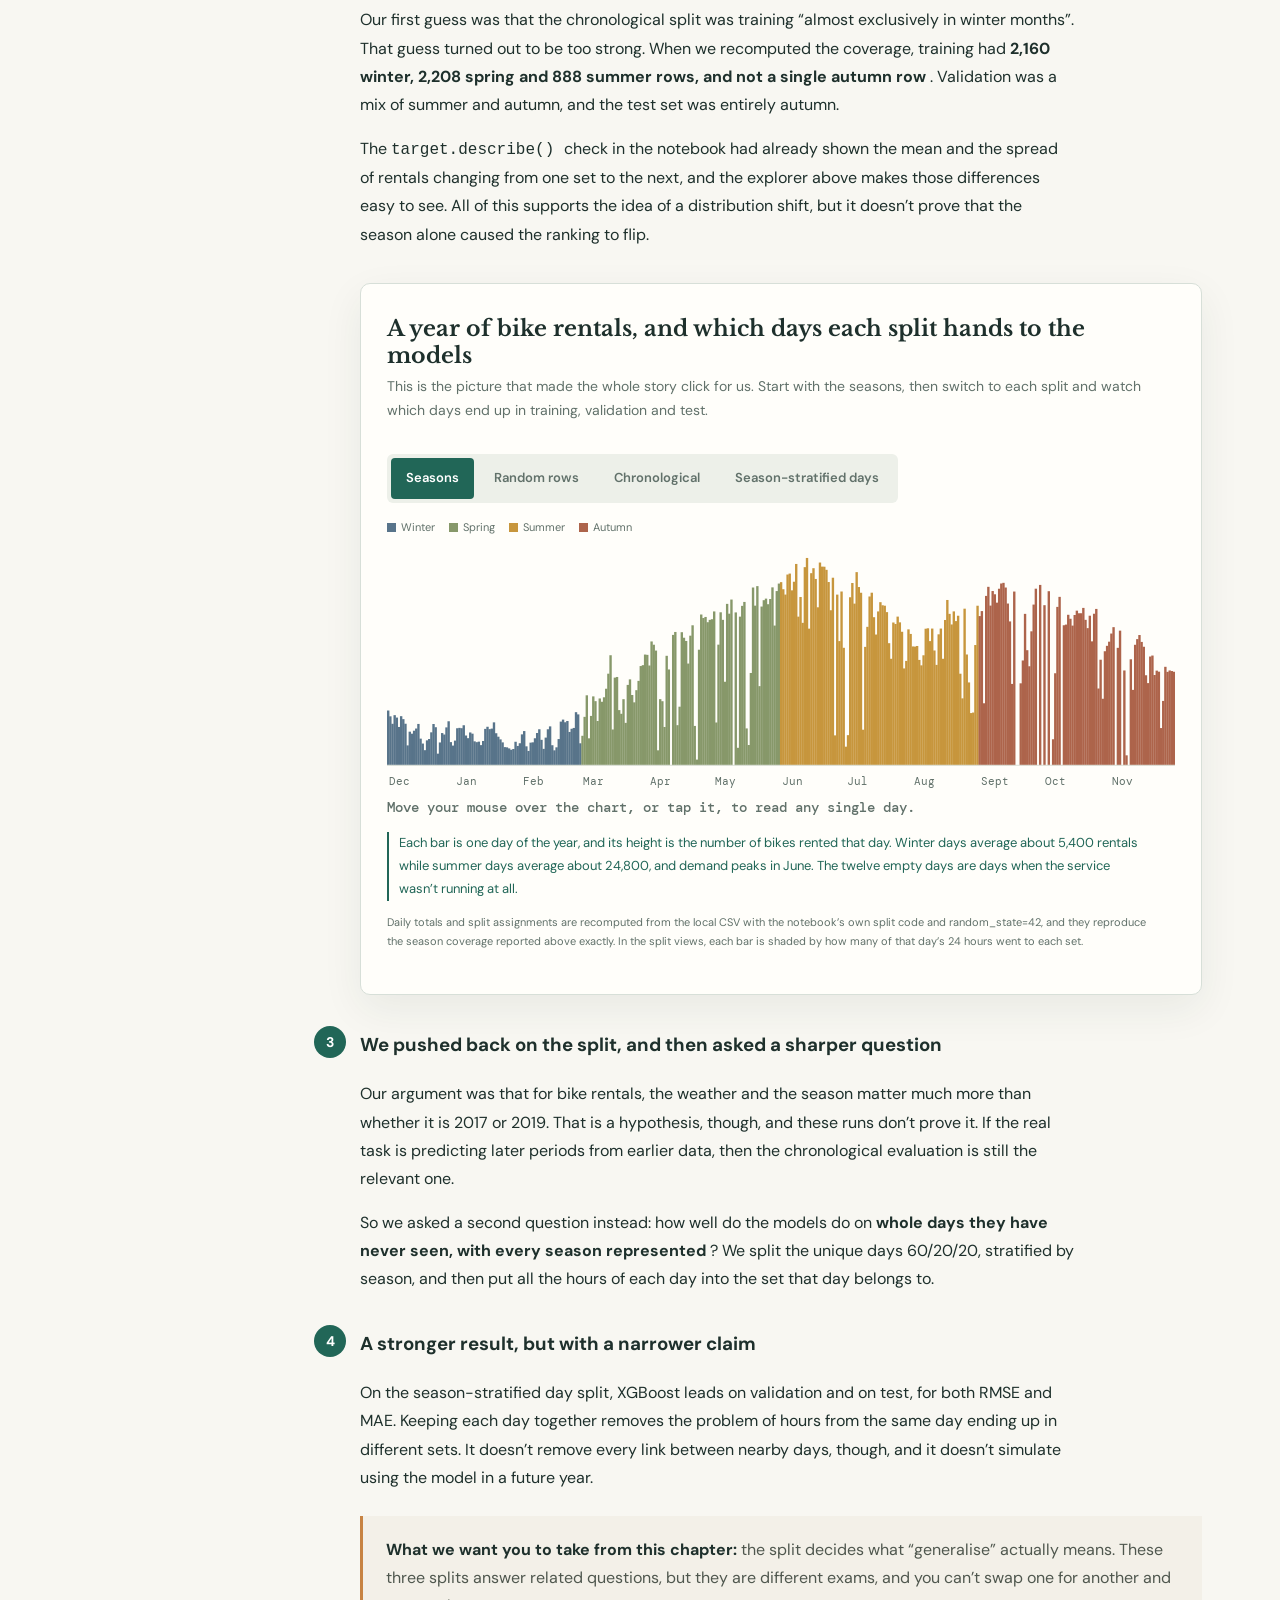
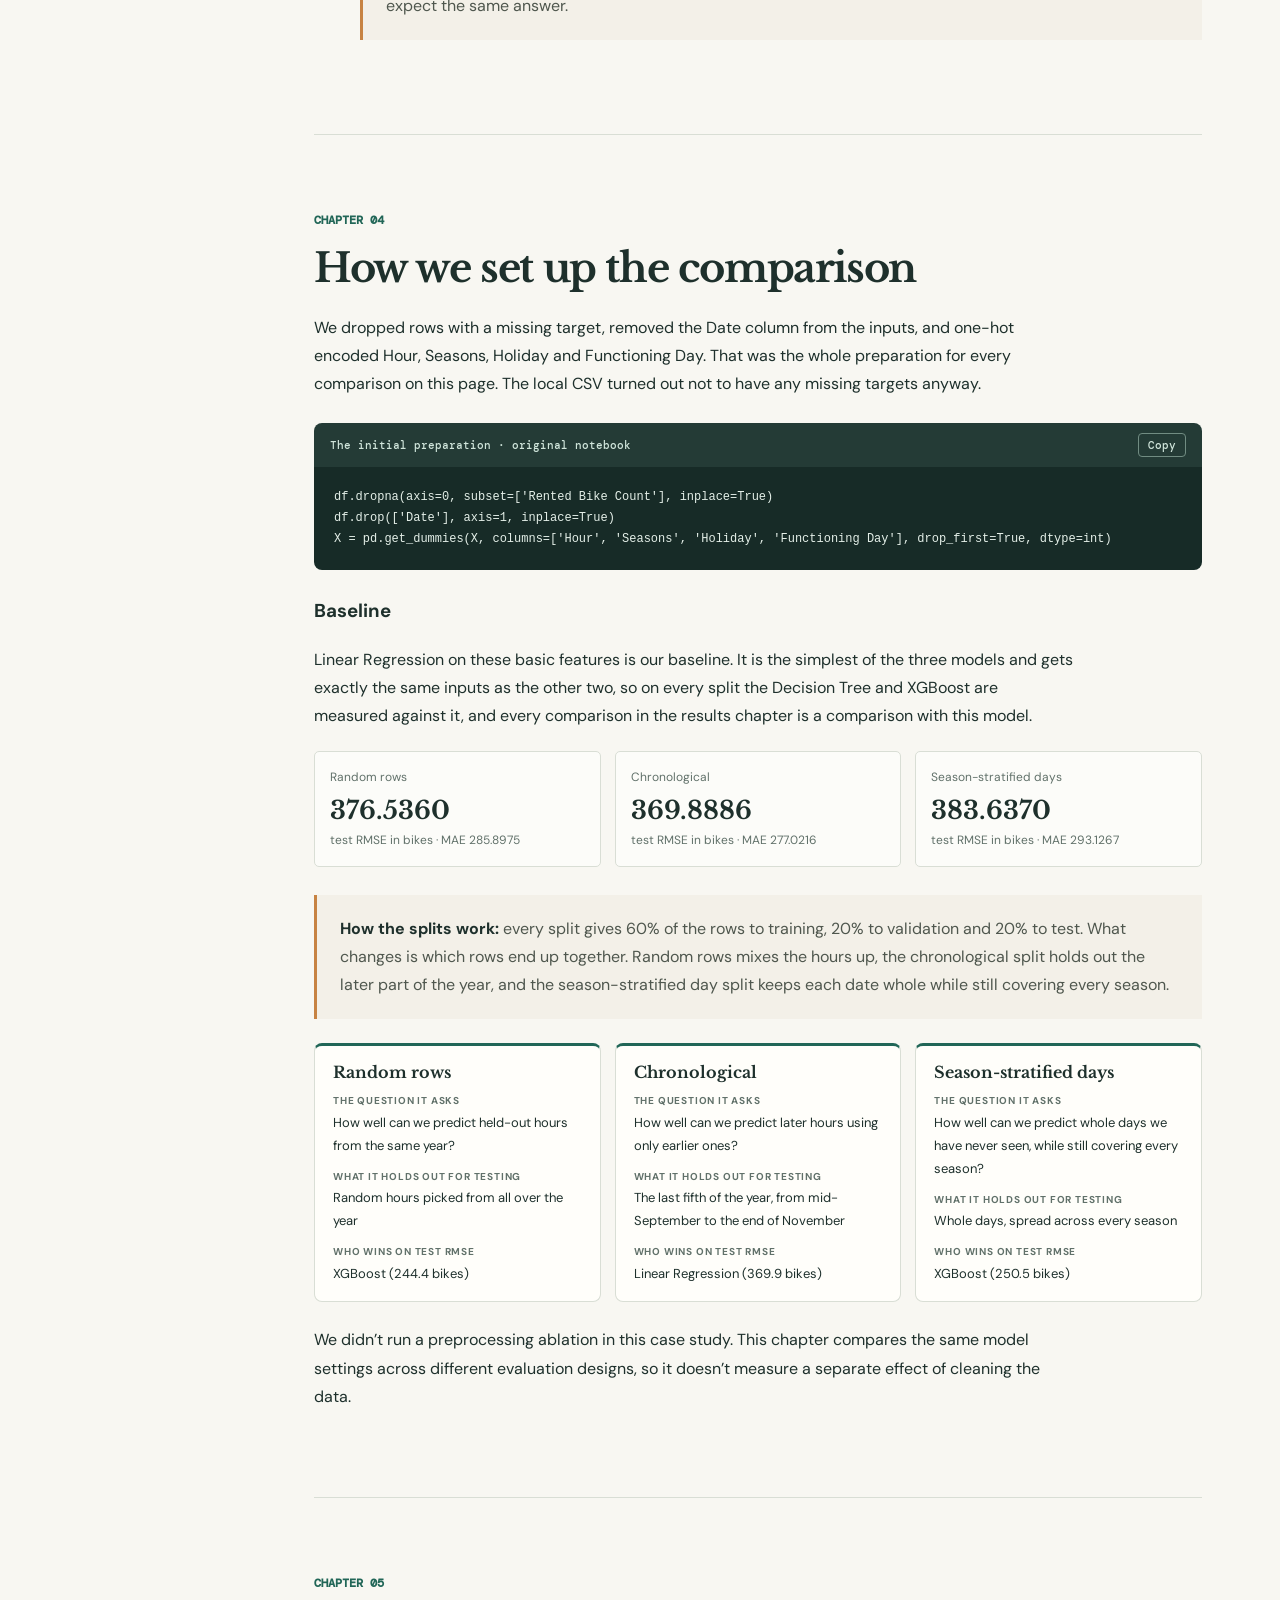
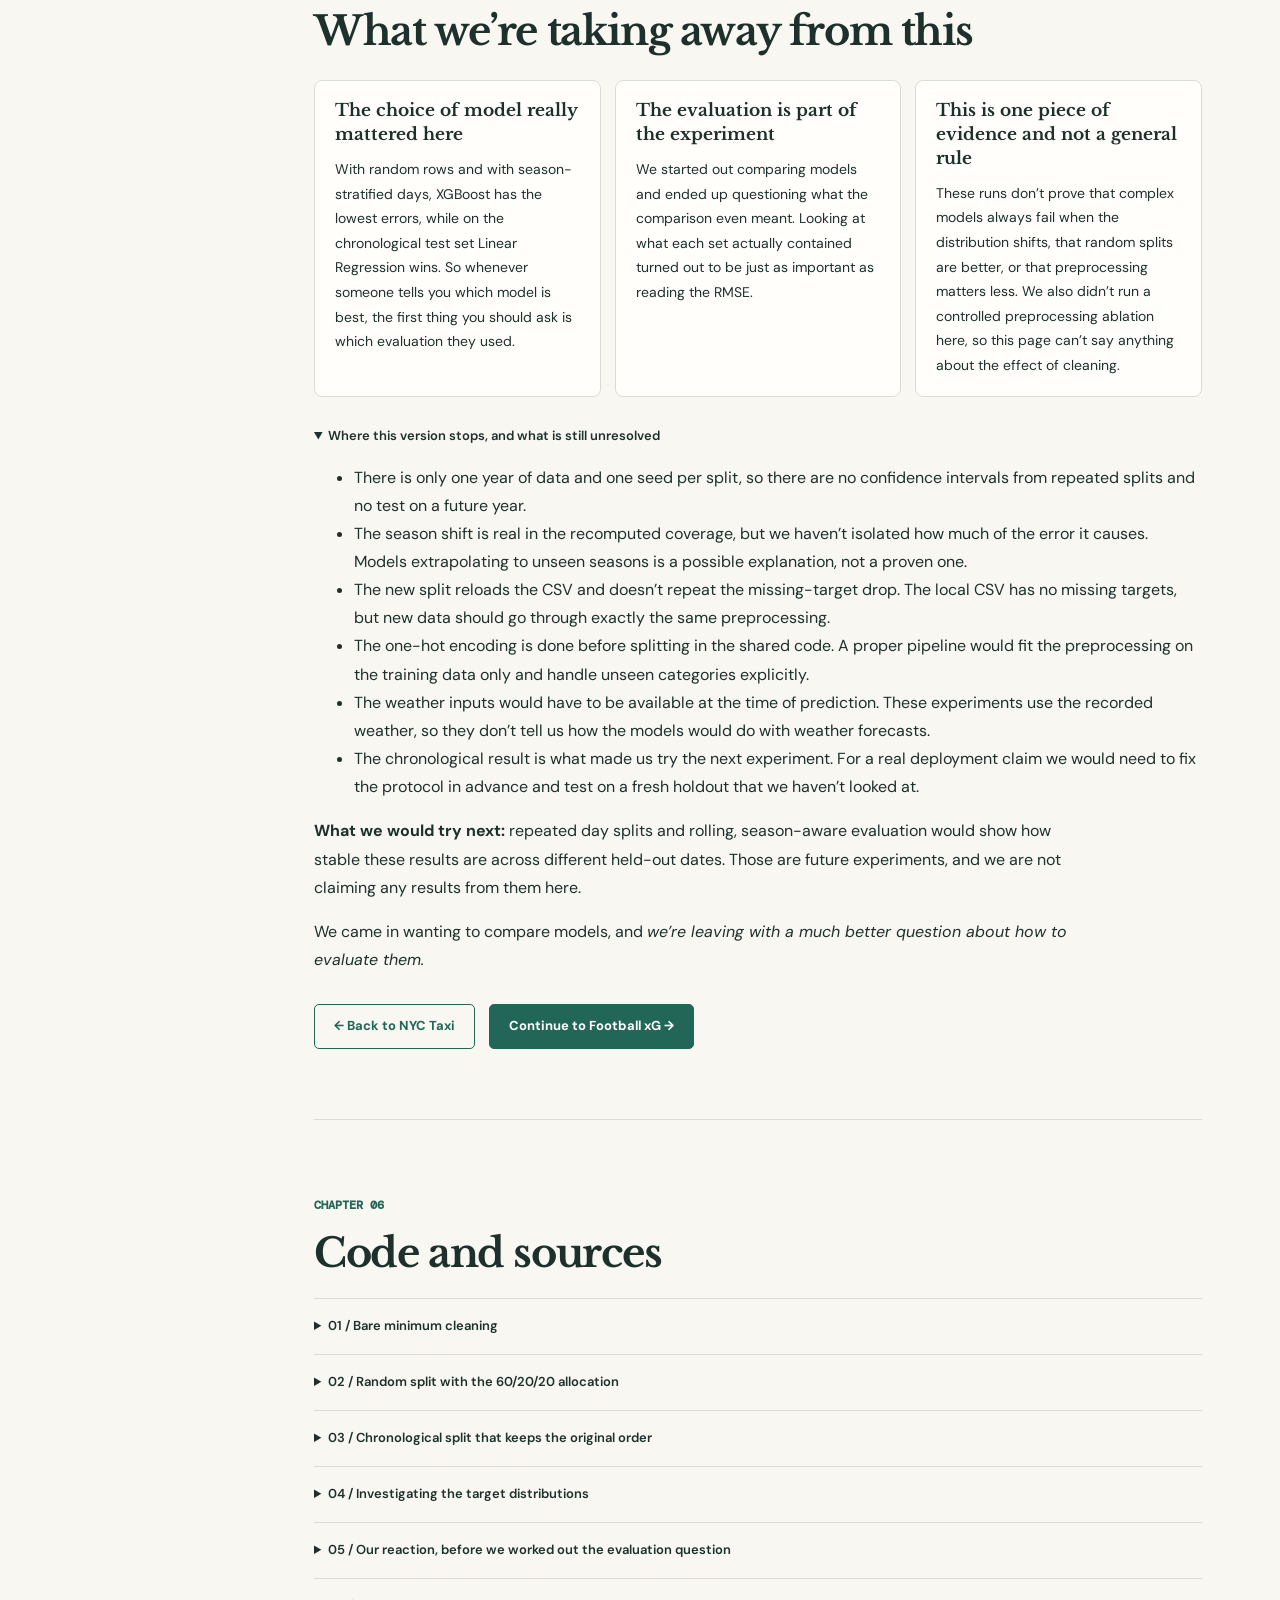
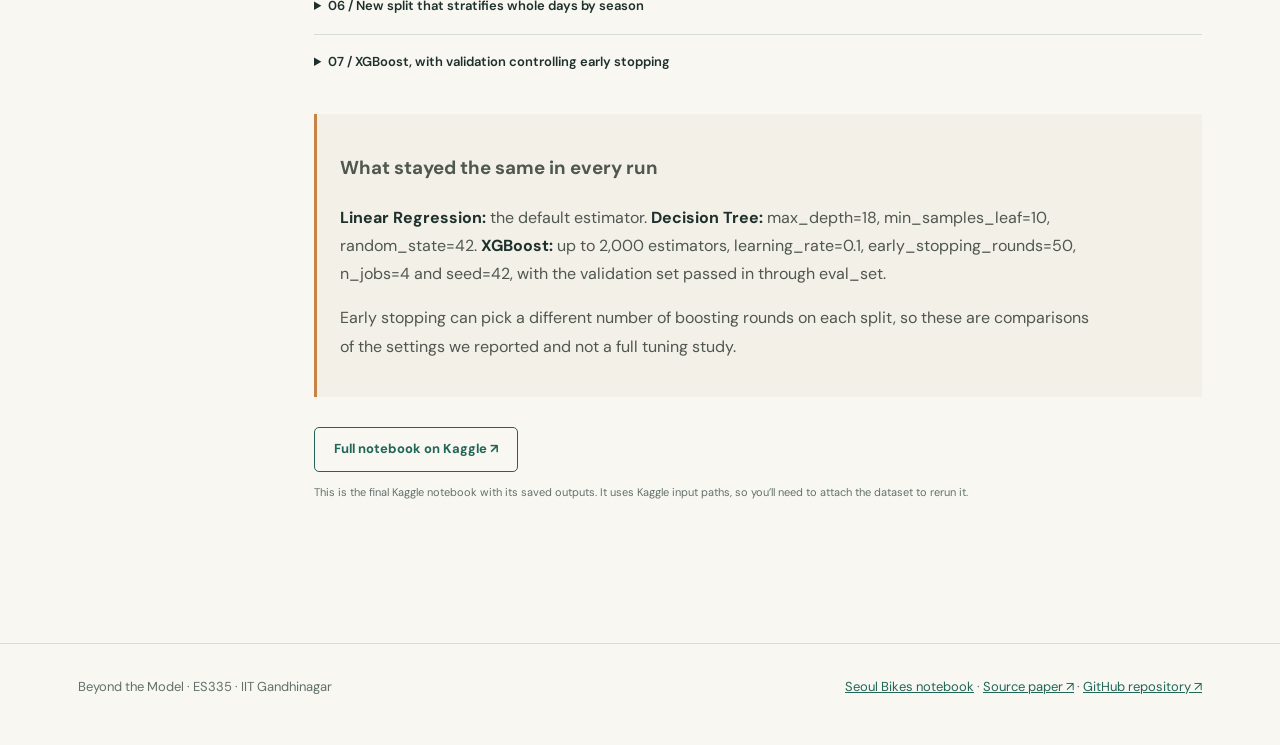
==== commit 857d48d0: "All notebook links open on Kaggle" ====
--- a/docs/datasets/dataset-2.html
+++ b/docs/datasets/dataset-2.html
@@ -7,17 +7,17 @@
   <title>
    Seoul Bikes · How the split changed the winner | Beyond the Model
   </title>
-  <link href="../css/style.css?v=20261117-kaggle1" rel="stylesheet"/>
-  <link href="../css/seoul.css?v=20261117-kaggle1" rel="stylesheet"/>
-  <script defer="" src="../js/seoul-data.js?v=20261117-kaggle1">
+  <link href="../css/style.css?v=20261117-kaggle2" rel="stylesheet"/>
+  <link href="../css/seoul.css?v=20261117-kaggle2" rel="stylesheet"/>
+  <script defer="" src="../js/seoul-data.js?v=20261117-kaggle2">
   </script>
-  <script defer="" src="../js/seoul.js?v=20261117-kaggle1">
+  <script defer="" src="../js/seoul.js?v=20261117-kaggle2">
   </script>
-  <script defer="" src="../js/seoul-days.js?v=20261117-kaggle1">
+  <script defer="" src="../js/seoul-days.js?v=20261117-kaggle2">
   </script>
-  <script defer="" src="../js/seoul-year.js?v=20261117-kaggle1">
+  <script defer="" src="../js/seoul-year.js?v=20261117-kaggle2">
   </script>
-  <script defer="" src="../js/common.js?v=20261117-kaggle1">
+  <script defer="" src="../js/common.js?v=20261117-kaggle2">
   </script>
  </head>
  <body class="seoul">
@@ -862,8 +862,8 @@
         </p>
        </div>
        <div class="hero-actions">
-        <a class="btn ghost" download="" href="../notebooks/seoul-bike-sharing.ipynb">
-         Download the final notebook ↓
+        <a class="btn ghost" href="https://www.kaggle.com/code/dhyeybuch/es335-project-seoul-bikesharing" rel="noopener noreferrer" target="_blank">
+         Full notebook on Kaggle ↗
         </a>
        </div>
        <p class="source-line">
